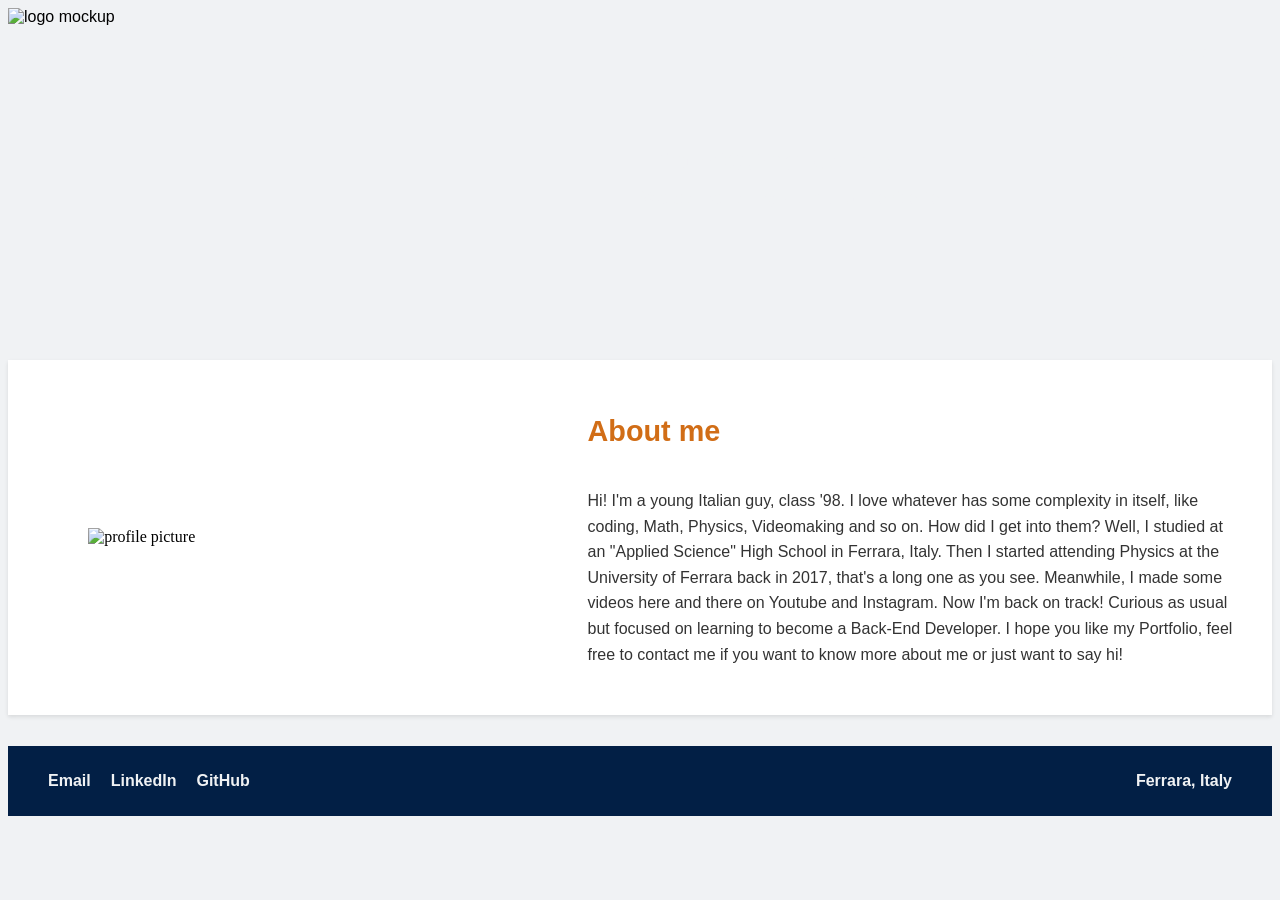
==== docs/index.html @ ecc01391 "fixed footer, added correct responsive design and a link to maps on "Ferrara, Italy"" ====
<!DOCTYPE html>
<html lang="en">
<head>
    <meta charset="UTF-8">
    <meta name="viewport" content="width=device-width, initial-scale=1.0">

    <!-- Favicon and title of the page -->
    <title>Francesco Volpe Portfolio</title>
    <link rel="icon" type="image/x-icon" href="images/favicon_logo/favicon.ico">
    <link rel="icon" href="images/favicon_logo/favicon-32x32.png" sizes="32x32">
    <link rel="icon" href="images/favicon_logo/favicon-48x48.png" sizes="48x48">
    <link rel="icon" href="images/favicon_logo/favicon-192x192.png" sizes="192x192">
    <link rel="icon" href="images/favicon_logo/favicon-512x512.png" sizes="512x512">
    <link rel="apple-touch-icon-precomposed" href="images/favicon_logo/apple-touch-icon.png">

    <!-- Link to the CSS file -->
    <link rel="stylesheet" href="css/style.css">
</head>
<body>
    <header>
        <!-- Logo Mockup at the top, navbar on the top right and my name -->
        <!-- Header backroung picture, a personal mockup -->
        <img src="images/logo_mockup.png" alt="logo mockup">
        <!-- Navbar with cross references -->
        <nav>
            <ul>
                <li><a href="index.html" alt="home">Home</a></li>
                <li><a href="about.html" alt="more about me">About</a></li>
                <li><a href="contact.html" alt="contact information">Contact</a></li>
            </ul>
        </nav>
        <h1>Francesco Volpe</h1>
        <h3>Welcome to my personal Portfolio</h3>
    </header>

    <main>
        <div class="info" id="about-me">
            <img src="images/profile_picture.png" alt="profile picture">
            <div class="info-text">
                <h2>About me</h2>
                <p>Hi! I'm a young Italian guy, class '98. I love whatever has some complexity in itself, like coding, Math, Physics, Videomaking and so on. How did I get into them? Well, I studied at an "Applied Science" High School in Ferrara, Italy. Then I started attending Physics at the University of Ferrara back in 2017, that's a long one as you see. Meanwhile, I made some videos here and there on Youtube and Instagram. Now I'm back on track! Curious as usual but focused on learning to become a Back-End Developer. I hope you like my Portfolio, feel free to contact me if you want to know more about me or just want to say hi!</p>
            </div>
        </div>

        <div class="skills">
            <div></div>
        </div>
    </main>

    <footer>
        <nav>
            <ul>
                <li>
                    <a href="mailto:francesco.volpe@example.com">Email</a>
                </li>
                <li>
                    <a href="https://www.linkedin.com/in/francesco-volpe-a74a031b6/" target="_blank">LinkedIn</a>
                </li>
                <li>
                    <a href="https://github.com/TheFox43" target="_blank">GitHub</a>
                </li>
            </ul>
        </nav>
        <p><a href="https://maps.app.goo.gl/qTKh9sCd3nWnhoSq8" alt="city">Ferrara, Italy</a></p>
    </footer>

    <script src="js/main.js"></script>
</body>
</html>
---- docs/css/style.css ----
/*
** Gloabl Page Style
*/

body{
    background-color: #f0f2f4;
}

/*
** Style for the header image and nav bar
*/

header{
    /* Position of the header box in the page */
    width: 100%;
    height: 320px;
    position: relative;
    font-family: 'Montserrat', sans-serif;
}

header img{
    position: absolute;
    top: 0;
    left: 0;
    width: 100%;
    height: 100%;
    object-fit: cover;
    z-index: -1; /* Don't know, don't ask */
}

header nav{
    /* Position of the nav bar inside the header box */
    position: absolute;
    top: 20px;
    right: 50px;
    margin: 0;
}

header nav ul{
    display: flex;
    gap: 30px;
    list-style: none;
}

header nav a{
    color: #f0f2f4;
    text-decoration: none;
    font-weight: bold;
}

header h1,
header h3{
    position: absolute;
    /* Style of the h1 name text */
    color: #f0f2f4;
    white-space: nowrap;
}

header h1{
    top: 35%;
    left: 50%;
}

header h3{
    top: 50%;
    left: 50%;
}

/*
** Responsive design for the personal info section: smartphones
*/

@media (max-width: 768px){
    header{
        height: 220px;
    }

    header img{
        height: 220px;
    }

    header h1{
        top: 25%;
        left: 50%;
        transform: translateX(-50%);
        font-size: 1.8em;
    }

    header h3{
        top: 40%;
        left: 50%;
        transform: translateX(-50%);
        font-size: 1.2em;
    }
}

/*
** Style for the footer
*/

footer{
    /* Position of the items inside */
    display: flex;
    justify-content: space-between;
    align-items: center;
    gap: 40px;

    /* Dimensions of the footer */
    width: 100%;
    padding: 10px 0px;

    /* Style of the footer box */
    background-color: #021f45;
    font-family: 'Montserrat', sans-serif;
}

footer nav ul{
    display: flex;
    gap: 20px;
    list-style: none;
}

footer nav ul a,
footer p,
footer p a{
    color: #f0f2f4;
    text-decoration: none;
    font-weight: bold;
}

footer p{
    padding-right: 40px;
}

/*
** Responsive design for the footer
*/

@media (max-width: 768px){
    footer p{
        padding-right: 25px;
    }
}

/*
**
** Style for the index.html page
**
*/

/*
** Main body style
*/

/*
** Style for the personal info section
*/

.info{
    /* Position and structure of the info box in the page */
    display: grid;
    grid-template-columns: 2fr 3fr;
    width: 100%;

    /* Structure of the elements inside the info box */
    gap: 5%;
    align-items: center;
    justify-items: center;

    /* Style of the info box in the page */
    margin: 2.5% 0%;
    padding: 2.5% 0%;
    background-color: #fff;
    box-shadow: 0 2px 4px rgba(0,0,0,0.1);
}

.info img{
    width: 90%;
    max-width: 320px;
    height: auto;
    align-self: center;
    justify-self: center;
}

.info-text{
    /* Position of the header text inside the header box */
    display: flex;
    width: 90%;
    flex-direction: column;
    align-self: center;
    justify-self: center;

    /* Style of the header text */
    font-family: 'Montserrat', sans-serif;
}

.info-text h2{
    font-size: 1.8em;
    color: #d16d16;
}

.info-text p{
    font-size: 1em;
    line-height: 1.6;
    color: #333;
}

.info-text p a{
    color: #d16d16;
    text-decoration: none;
    font-weight: bold;
}

/*
** Responsive design for the personal info section: smartphones
*/

@media (max-width: 768px) {
    .info{
        grid-template-columns: 1fr;
        gap: 20px;
    }

    .info img{
        width: 80%;
        height: auto;
        max-width: 250px;
        grid-row: auto;
    }

    .info-text h2{
        font-size: 1.5em;
        text-align: center;
    }

    .info-text p{
        text-align: center;
    }
}

/*
**
** Style for the about.html page
**
*/

.info-welcome{
    /* Position and structure of the info box in the page */
    width: 100%;
    align-items: center;

    /* Style of the info box in the page */
    margin: 2% 0%;
    padding: 2% 0%;
    background-color: #fff;
    box-shadow: 0 2px 4px rgba(0,0,0,0.1);

    /* Style of the header text */
    font-family: 'Montserrat', sans-serif;
}

.info-welcome h2{
    padding-inline: 5%;
    font-size: 1.8em;
    color: #d16d16;
}

.info-welcome p{
    padding-inline: 5%;
    font-size: 1em;
    line-height: 1.6;
    color: #333;
}

/*
** Responsive design for the personal info welcome section: smartphones
*/

@media (max-width: 768px) {
    .info-welcome h2{
        text-align: center;
        font-size: 1.5em;
    }

    .info-welcome p{
        text-align: center;
        font-size: 1em;
    }
}

/*
** Style for the education section
*/

.edu{
    /* Position and structure of the info box in the page */
    width: 100%;

    /* Style of the info box in the page */
    margin: 2% 0%;
    padding: 2% 0%;
    background-color: #fff;
    box-shadow: 0px 2px 4px rgba(0,0,0,0.1);

    /* Style of the header text */
    font-family: 'Montserrat', sans-serif;
}

.edu h2{
    padding-inline: 5%;
    font-size: 1.8em;
    color: #d16d16;
}

.title{
    display: grid;
    width: 100%;
    grid-template-columns: 2fr 3fr;

    /* Style of the info box in the page */
    margin: 5% 0%;
    padding: 5% 0%;
    background-color: #f0f2f4;
    box-shadow: 0px 2px 4px rgba(0,0,0,0.1);

    /* Style of the header text */
    font-family: 'Montserrat', sans-serif;
}

.title p{
    grid-column: 2 / 2;
    padding-inline: 5%;
    font-size: 1em;
    line-height: 1.6;
    color: #333;
}

.school{
    grid-column: 1 / 1;
    display: flex;
    flex-direction: column;
}

.school h3{
    padding-inline: 15%;
    font-size: 1.2em;
    color: #021f45;
}

.school h4{
    padding-inline: 15%;
    font-size: 1em;
    color: #021f45;
}

/*
** Responsive design for the personal info education section: smartphones
*/

@media (max-width: 768px) {
    .edu h2{
        text-align: center;
        font-size: 1.5em;
    }

    .title{
        grid-template-columns: 1fr;
        align-items: center;
    }

    .title p{
        grid-column: 1 / 1;;
        text-align: center;
    }

    .school h3{
        margin: 0 0;
        text-align: center;
    }

    .school h4{
        margin: 0 0;
        text-align: center;
    }
}

/*
** Style for the work section
*/

.work{
    /* Position and structure of the info box in the page */
    width: 100%;

    /* Style of the info box in the page */
    margin: 2% 0%;
    padding: 2% 0%;
    background-color: #fff;
    box-shadow: 0px 2px 4px rgba(0,0,0,0.1);

    /* Style of the header text */
    font-family: 'Montserrat', sans-serif;
}

.work h2{
    padding-inline: 5%;
    font-size: 1.8em;
    color: #d16d16;
}

.job{
    /* Position and structure of the info box in the page */
    display: grid;
    width: 100%;
    grid-template-columns: 2fr 3fr;

    /* Style of the info box in the page */
    margin: 5% 0%;
    padding: 5% 0%;
    background-color: #f0f2f4;
    box-shadow: 0px 2px 4px rgba(0,0,0,0.1);

    /* Style of the header text */
    font-family: 'Montserrat', sans-serif;
}

.job p{
    grid-column: 2 / 2;
    padding-inline: 5%;
    font-size: 1em;
    line-height: 1.6;
    color: #333;
}

.company{
    grid-column: 1 / 1;
    display: flex;
    flex-direction: column;
}

.company h3{
    padding-inline: 15%;
    font-size: 1.2em;
    color: #021f45;
}

.company h4{
    padding-inline: 15%;
    font-size: 1em;
    color: #021f45;
}

/*
** Responsive design for the personal info work section: smartphones
*/

@media (max-width: 768px) {
    .work h2{
        text-align: center;
        font-size: 1.5em;
    }

    .job{
        grid-template-columns: 1fr;
        align-items: center;
    }

    .job p{
        grid-column: 1 / 1;
        text-align: center;
    }

    .company h3{
        margin: 0 0;
        text-align: center;
    }

    .company h4{
        margin: 0 0;
        text-align: center;
    }
}

/*
**
** Style for the contact.html page
**
*/

/*
** Style for the contact form section
*/

.contact{
    /* Position and structure of the form box in the page */
    width: 100%;
    display: grid;
    grid-template-columns: 2fr 3fr;

    /* Style of the form box in the page */
    margin: 2% 0%;
    padding: 2% 0%;
    background-color: #fff;
    box-shadow: 0px 2px 4px rgba(0,0,0,0.1);

    /* Style of the form text */
    font-family: 'Montserrat', sans-serif;
}

.contact h2{
    grid-column: 1;
    padding-inline: 10%;
    font-size: 1.8em;
    color: #d16d16;
}

.contact form{
    grid-column: 1;
    width: 100%;

    display: flex;
    flex-direction: column;
    gap: 20px;
    padding-inline: 10%;
    align-items: stretch;
}

.contact form label{
    display: flex;
    flex-direction: column;
    gap: 10px;
    align-self: flex-start;
    color: #021f45;
    font-size: 1em;
}

.contact form label input{
    width: 100%;
    min-width: 200px;
    padding: 5% 5%;
    font-family: 'Montserrat', sans-serif;
    border: 2px solid #021f45;
    border-radius: 8px;
}

.contact form label textarea{
    width: 100%;
    min-width: 200px;
    min-height: 250px;
    margin: 2% 0%;
    padding: 5% 5%;
    font-family: 'Montserrat', sans-serif;
    border: 2px solid #021f45;
    border-radius: 8px;
}

.contact form button{
    align-self: flex-start;
    padding: 10px 20px;
    background-color: #d16d16;
    color: #f0f2f4;
    border: 2px solid #021f45;
    border-radius: 8px;
    font-weight: bold;
    cursor: pointer;
    font-family: 'Montserrat', sans-serif;
}

.maps{
    grid-column: 2;
    width: 100%;
    max-width: 650px;
    display: flex;
    justify-content: center;
    align-items: center;
}

.maps iframe{
    width: 90%;
    height: 90%;
    min-height: 350px;
    margin: 0 0;
    padding: 20px 0 0 0;
    border-radius: 8px;
}

/*
** Responsive design for the contact form section: smartphones
*/

@media (max-width: 768px) {
    .contact{
        grid-template-columns: 1fr;
        align-items: center;
    }

    .contact h2{
        text-align: center;
        font-size: 1.5em;
    }

    .contact form{
        justify-self: center;
        align-self: center;
        align-items: center;
    }

    .contact form label{
        text-align: center;
        align-self: center;
        justify-self: center;
    }

    .contact form label input{
        align-self: center;
        justify-self: center;
    }

    .contact form label textarea{
        align-self: center;
        justify-self: center;
    }

    .contact form button{
        align-self: center;
    }

    .maps{
        grid-column: 1;
        align-self: center;
        justify-self: center;
        min-height: 250px;
        margin: 20px 0;
    }
}
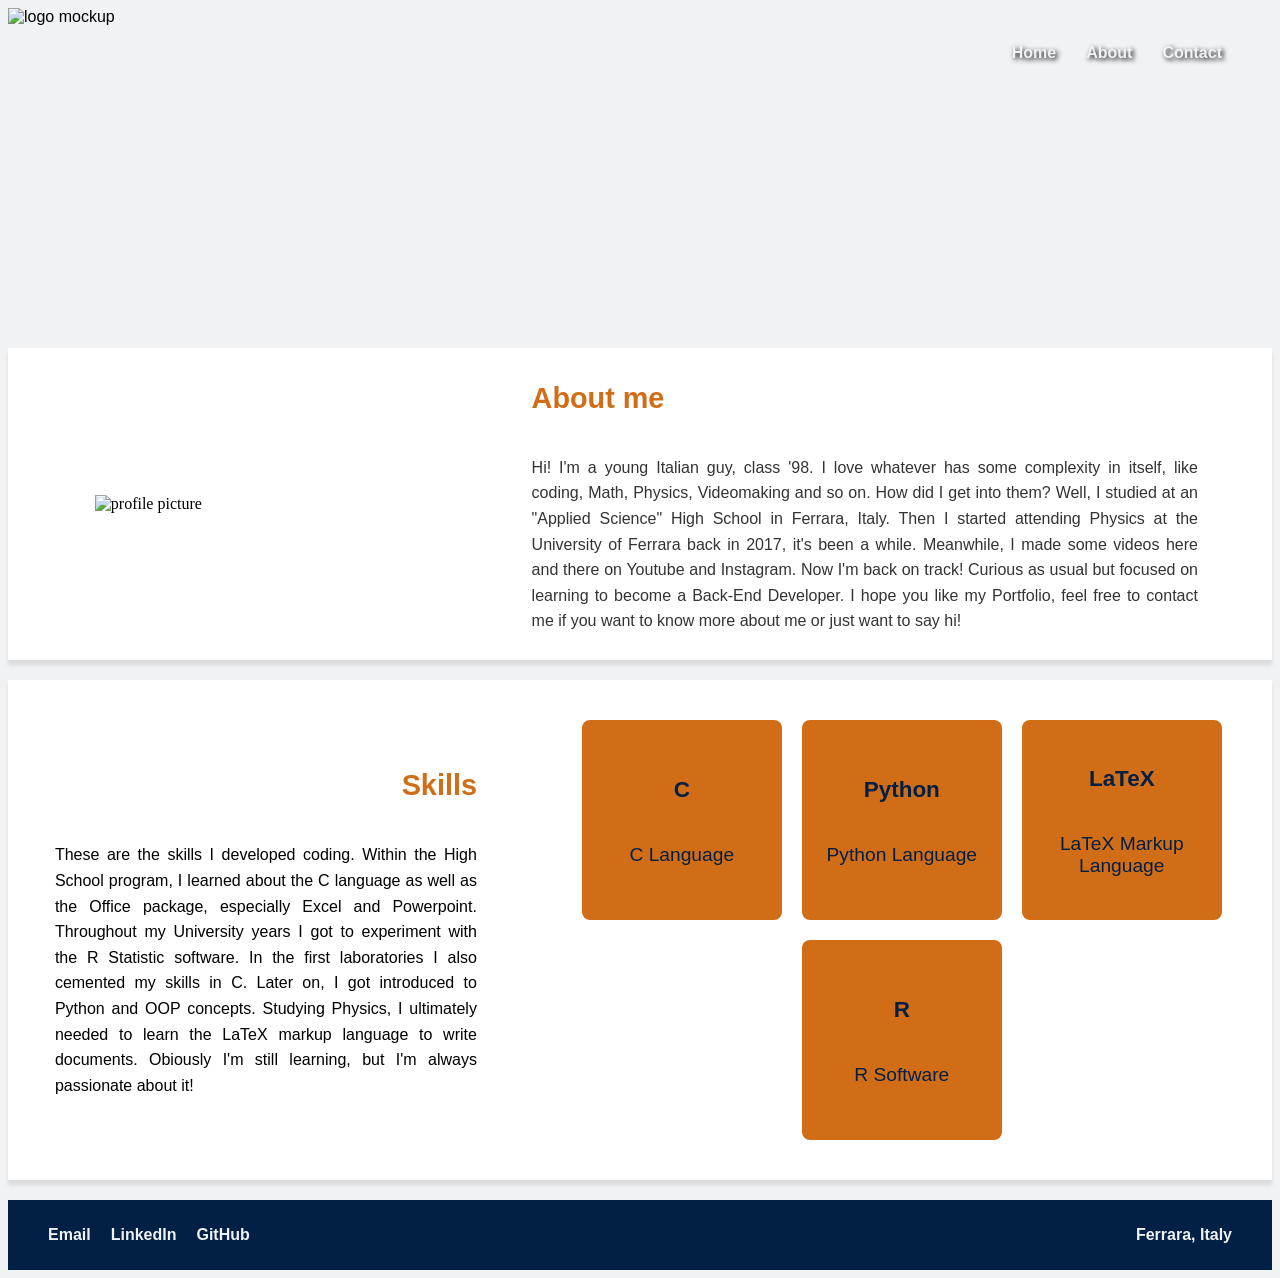
==== commit 79d49780: "fixed the map, Viola (friend) review, fixed other minor problems" ====
--- a/docs/index.html
+++ b/docs/index.html
@@ -38,12 +38,61 @@
             <img src="images/profile_picture.png" alt="profile picture">
             <div class="info-text">
                 <h2>About me</h2>
-                <p>Hi! I'm a young Italian guy, class '98. I love whatever has some complexity in itself, like coding, Math, Physics, Videomaking and so on. How did I get into them? Well, I studied at an "Applied Science" High School in Ferrara, Italy. Then I started attending Physics at the University of Ferrara back in 2017, that's a long one as you see. Meanwhile, I made some videos here and there on Youtube and Instagram. Now I'm back on track! Curious as usual but focused on learning to become a Back-End Developer. I hope you like my Portfolio, feel free to contact me if you want to know more about me or just want to say hi!</p>
+                <p>Hi! I'm a young Italian guy, class '98. I love whatever has some complexity in itself, like coding, Math, Physics, Videomaking and so on. How did I get into them? Well, I studied at an "Applied Science" High School in Ferrara, Italy. Then I started attending Physics at the University of Ferrara back in 2017, it's been a while. Meanwhile, I made some videos here and there on Youtube and Instagram. Now I'm back on track! Curious as usual but focused on learning to become a Back-End Developer. I hope you like my Portfolio, feel free to contact me if you want to know more about me or just want to say hi!</p>
             </div>
         </div>
 
         <div class="skills">
-            <div></div>
+            <div class="skills-intro">
+                <h2>Skills</h2>
+                <p>These are the skills I developed coding. Within the High School program, I learned about the C language as well as the Office package, especially Excel and Powerpoint. Throughout my University years I got to experiment with the R Statistic software. In the first laboratories I also cemented my skills in C. Later on, I got introduced to Python and OOP concepts. Studying Physics, I ultimately needed to learn the LaTeX markup language to write documents. Obiously I'm still learning, but I'm always passionate about it!</p>
+            </div>
+            <div class="skill-cards">
+                <div class="card">
+                    <div class="card-inner">
+                        <div class="card-front">
+                            <h3>C</h3>
+                            <p>C Language</p>
+                        </div>
+                        <div class="card-back">
+                            <p>Programming language</p>
+                        </div>
+                    </div>
+                </div>
+                <div class="card">
+                    <div class="card-inner">
+                        <div class="card-front">
+                            <h3>Python</h3>
+                            <p>Python Language</p>
+                        </div>
+                        <div class="card-back">
+                            <p>Programming Language</p>
+                        </div>
+                    </div>
+                </div>
+                <div class="card">
+                    <div class="card-inner">
+                        <div class="card-front">
+                            <h3>LaTeX</h3>
+                            <p>LaTeX Markup Language</p>
+                        </div>
+                        <div class="card-back">
+                            <p>Markup Book-Language</p>
+                        </div>
+                    </div>
+                </div>
+                <div class="card">
+                    <div class="card-inner">
+                        <div class="card-front">
+                            <h3>R</h3>
+                            <p>R Software</p>
+                        </div>
+                        <div class="card-back">
+                            <p>Statistics Software & Language</p>
+                        </div>
+                    </div>
+                </div>
+            </div>
         </div>
     </main>
 
--- a/docs/css/style.css
+++ b/docs/css/style.css
@@ -42,10 +42,11 @@
     list-style: none;
 }
 
-header nav a{
+header nav ul a{
     color: #f0f2f4;
     text-decoration: none;
     font-weight: bold;
+    text-shadow: 2px 2px 5px black;
 }
 
 header h1,
@@ -92,6 +93,15 @@
         transform: translateX(-50%);
         font-size: 1.2em;
     }
+
+    header nav{
+        top: 10px;
+        right: 20px;
+    }
+
+    header nav ul{
+        gap: 15px;
+    }
 }
 
 /*
@@ -163,15 +173,15 @@
     width: 100%;
 
     /* Structure of the elements inside the info box */
-    gap: 5%;
+    gap: 30px;
     align-items: center;
     justify-items: center;
 
     /* Style of the info box in the page */
-    margin: 2.5% 0%;
-    padding: 2.5% 0%;
+    margin: 20px 0;
+    padding: 10px 0;
     background-color: #fff;
-    box-shadow: 0 2px 4px rgba(0,0,0,0.1);
+    box-shadow: 0 5px 4px rgba(0,0,0,0.1);
 }
 
 .info img{
@@ -188,7 +198,7 @@
     width: 90%;
     flex-direction: column;
     align-self: center;
-    justify-self: center;
+    justify-self: start;
 
     /* Style of the header text */
     font-family: 'Montserrat', sans-serif;
@@ -200,6 +210,7 @@
 }
 
 .info-text p{
+    text-align: justify;
     font-size: 1em;
     line-height: 1.6;
     color: #333;
@@ -228,13 +239,148 @@
         grid-row: auto;
     }
 
+    .info-text{
+        align-items: center;
+        justify-self: center;
+    }
+
     .info-text h2{
         font-size: 1.5em;
         text-align: center;
     }
 
     .info-text p{
-        text-align: center;
+        padding-inline: 5%;
+    }
+}
+
+/*
+** Style structured in cards for the skills section
+*/
+
+.skills{
+    /* Style inside of the skills box */
+    display: grid;
+    grid-template-columns: 2fr 3fr;
+    gap: 30px;
+    align-items: center;
+    justify-items: center;
+
+    /* Style of the skills box in the page */
+    width: 100%;
+    margin: 20px 0;
+    padding: 10px 0;
+    background-color: #fff;
+    box-shadow: 0px 5px 4px rgba(0,0,0,0.1);
+
+    /* Style of the header text */
+    font-family: 'Montserrat', sans-serif;
+}
+
+.skills-intro{
+    width: 90%;
+    display: flex;
+    flex-direction: column;
+    align-items: end;
+}
+
+.skills-intro h2{
+    font-size: 1.8em;
+    color: #d16d16;
+}
+
+.skills-intro p{
+    text-align: justify;
+    padding-left: 5%;
+    line-height: 1.6;
+}
+
+.skill-cards{
+    width: 90%;
+    margin: 20px 0;
+    padding: 10px 0;
+
+    /* Style of the cards inside the box */
+    display: flex;
+    flex-wrap: wrap;
+    gap: 20px;
+    justify-content: center;
+}
+
+.card{
+    width: 200px;
+    height: 200px;
+    padding: 0 0px;
+    perspective: 1000px;
+}
+
+.card-inner{
+    width: 100%;
+    height: 100%;
+    position: relative;
+    transition: transform 0.5s;
+    transform-style: preserve-3d;
+}
+
+/* Rotation on mouse hovering */
+.card:hover .card-inner{
+    transform: rotateY(180deg);
+}
+
+.card-front, .card-back{
+    position: absolute;
+    width: 100%;
+    height: 100%;
+    backface-visibility: hidden;
+    display: flex;
+    justify-content: center;
+    align-items: center;
+    font-size: 1.2em;
+}
+
+.card-front p, .card-back p{
+    padding-inline: 5%;
+}
+
+.card-front{
+    border-radius: 8px;
+    display: flex;
+    flex-direction: column;
+    text-align: center;
+    background: #d16d16;
+    color: #021f45;
+}
+
+.card-back{
+    border-radius: 8px;
+    text-align: center;
+    background: #021f45;
+    color: #f0f2f4;
+    transform: rotateY(180deg);
+}
+
+/*
+** Responsive design for the section: smartphones
+*/
+
+@media (max-width: 768px) {
+    .skills{
+        grid-template-columns: 1fr;
+        gap: 20px;
+    }
+
+    .skills-intro{
+        align-items: center;
+    }
+
+    .skills-intro h2{
+        font-size: 1.5em;
+    }
+
+    .skills-intro p{
+        padding-left: 0;
+        padding-inline: 5%;
+        font-size: 1em;
     }
 }
 
@@ -250,10 +396,10 @@
     align-items: center;
 
     /* Style of the info box in the page */
-    margin: 2% 0%;
-    padding: 2% 0%;
+    margin: 20px 0;
+    padding: 10px 0;
     background-color: #fff;
-    box-shadow: 0 2px 4px rgba(0,0,0,0.1);
+    box-shadow: 0px 5px 4px rgba(0,0,0,0.1);
 
     /* Style of the header text */
     font-family: 'Montserrat', sans-serif;
@@ -297,10 +443,10 @@
     width: 100%;
 
     /* Style of the info box in the page */
-    margin: 2% 0%;
-    padding: 2% 0%;
+    margin: 20px 0;
+    padding: 10px 0;
     background-color: #fff;
-    box-shadow: 0px 2px 4px rgba(0,0,0,0.1);
+    box-shadow: 0px 5px 4px rgba(0,0,0,0.1);
 
     /* Style of the header text */
     font-family: 'Montserrat', sans-serif;
@@ -313,22 +459,28 @@
 }
 
 .title{
+    /* Style of the box */
+    width: 95%;
+    border-radius: 8px;
+    justify-self: center;
+
+    /* Position of the items inside this box */
     display: grid;
-    width: 100%;
     grid-template-columns: 2fr 3fr;
 
     /* Style of the info box in the page */
-    margin: 5% 0%;
-    padding: 5% 0%;
+    margin: 20px 0;
+    padding: 10px 0;
     background-color: #f0f2f4;
-    box-shadow: 0px 2px 4px rgba(0,0,0,0.1);
+    box-shadow: 0px 5px 4px rgba(0,0,0,0.1);
 
     /* Style of the header text */
     font-family: 'Montserrat', sans-serif;
 }
 
 .title p{
-    grid-column: 2 / 2;
+    text-align: justify;
+    align-self: center;
     padding-inline: 5%;
     font-size: 1em;
     line-height: 1.6;
@@ -336,19 +488,21 @@
 }
 
 .school{
-    grid-column: 1 / 1;
     display: flex;
     flex-direction: column;
+    align-self: center;
 }
 
 .school h3{
-    padding-inline: 15%;
+    margin: 0 0;
+    padding: 10px 7%;
     font-size: 1.2em;
     color: #021f45;
 }
 
 .school h4{
-    padding-inline: 15%;
+    margin: 0 0;
+    padding: 10px 7%;
     font-size: 1em;
     color: #021f45;
 }
@@ -366,21 +520,17 @@
     .title{
         grid-template-columns: 1fr;
         align-items: center;
+        padding: 15px 0;
     }
 
     .title p{
-        grid-column: 1 / 1;;
-        text-align: center;
-    }
-
-    .school h3{
+        text-align: center;
+    }
+
+    .school h3,
+    .school h4{
+        text-align: center;
         margin: 0 0;
-        text-align: center;
-    }
-
-    .school h4{
-        margin: 0 0;
-        text-align: center;
     }
 }
 
@@ -393,39 +543,44 @@
     width: 100%;
 
     /* Style of the info box in the page */
-    margin: 2% 0%;
-    padding: 2% 0%;
+    margin: 20px 0;
+    padding: 10px 0;
     background-color: #fff;
-    box-shadow: 0px 2px 4px rgba(0,0,0,0.1);
+    box-shadow: 0px 5px 4px rgba(0,0,0,0.1);
 
     /* Style of the header text */
     font-family: 'Montserrat', sans-serif;
 }
 
 .work h2{
+    font-size: 1.8em;
     padding-inline: 5%;
-    font-size: 1.8em;
     color: #d16d16;
 }
 
 .job{
+    /* Style of the box */
+    width: 95%;
+    border-radius: 8px;
+    justify-self: center;
+
     /* Position and structure of the info box in the page */
     display: grid;
-    width: 100%;
     grid-template-columns: 2fr 3fr;
 
     /* Style of the info box in the page */
-    margin: 5% 0%;
-    padding: 5% 0%;
+    margin: 20px 0;
+    padding: 10px 0;
     background-color: #f0f2f4;
-    box-shadow: 0px 2px 4px rgba(0,0,0,0.1);
+    box-shadow: 0px 5px 4px rgba(0,0,0,0.1);
 
     /* Style of the header text */
     font-family: 'Montserrat', sans-serif;
 }
 
 .job p{
-    grid-column: 2 / 2;
+    align-self: center;
+    text-align: justify;
     padding-inline: 5%;
     font-size: 1em;
     line-height: 1.6;
@@ -433,19 +588,21 @@
 }
 
 .company{
-    grid-column: 1 / 1;
     display: flex;
     flex-direction: column;
+    align-self: center;
 }
 
 .company h3{
-    padding-inline: 15%;
+    margin: 0 0;
+    padding: 10px 7%;
     font-size: 1.2em;
     color: #021f45;
 }
 
 .company h4{
-    padding-inline: 15%;
+    margin: 0 0;
+    padding: 10px 7%;
     font-size: 1em;
     color: #021f45;
 }
@@ -466,15 +623,10 @@
     }
 
     .job p{
-        grid-column: 1 / 1;
-        text-align: center;
-    }
-
-    .company h3{
-        margin: 0 0;
-        text-align: center;
-    }
-
+        text-align: center;
+    }
+
+    .company h3,
     .company h4{
         margin: 0 0;
         text-align: center;
@@ -501,14 +653,13 @@
     margin: 2% 0%;
     padding: 2% 0%;
     background-color: #fff;
-    box-shadow: 0px 2px 4px rgba(0,0,0,0.1);
+    box-shadow: 0px 5px 4px rgba(0,0,0,0.1);
 
     /* Style of the form text */
     font-family: 'Montserrat', sans-serif;
 }
 
 .contact h2{
-    grid-column: 1;
     padding-inline: 10%;
     font-size: 1.8em;
     color: #d16d16;
@@ -567,20 +718,17 @@
 }
 
 .maps{
-    grid-column: 2;
-    width: 100%;
-    max-width: 650px;
-    display: flex;
+    display: flex;
+    width: 100%;
+    max-width: 750px;
     justify-content: center;
-    align-items: center;
+    align-self: center;
 }
 
 .maps iframe{
     width: 90%;
     height: 90%;
     min-height: 350px;
-    margin: 0 0;
-    padding: 20px 0 0 0;
     border-radius: 8px;
 }
 
@@ -626,10 +774,7 @@
     }
 
     .maps{
-        grid-column: 1;
-        align-self: center;
-        justify-self: center;
         min-height: 250px;
-        margin: 20px 0;
+        margin: 30px 0;
     }
 }
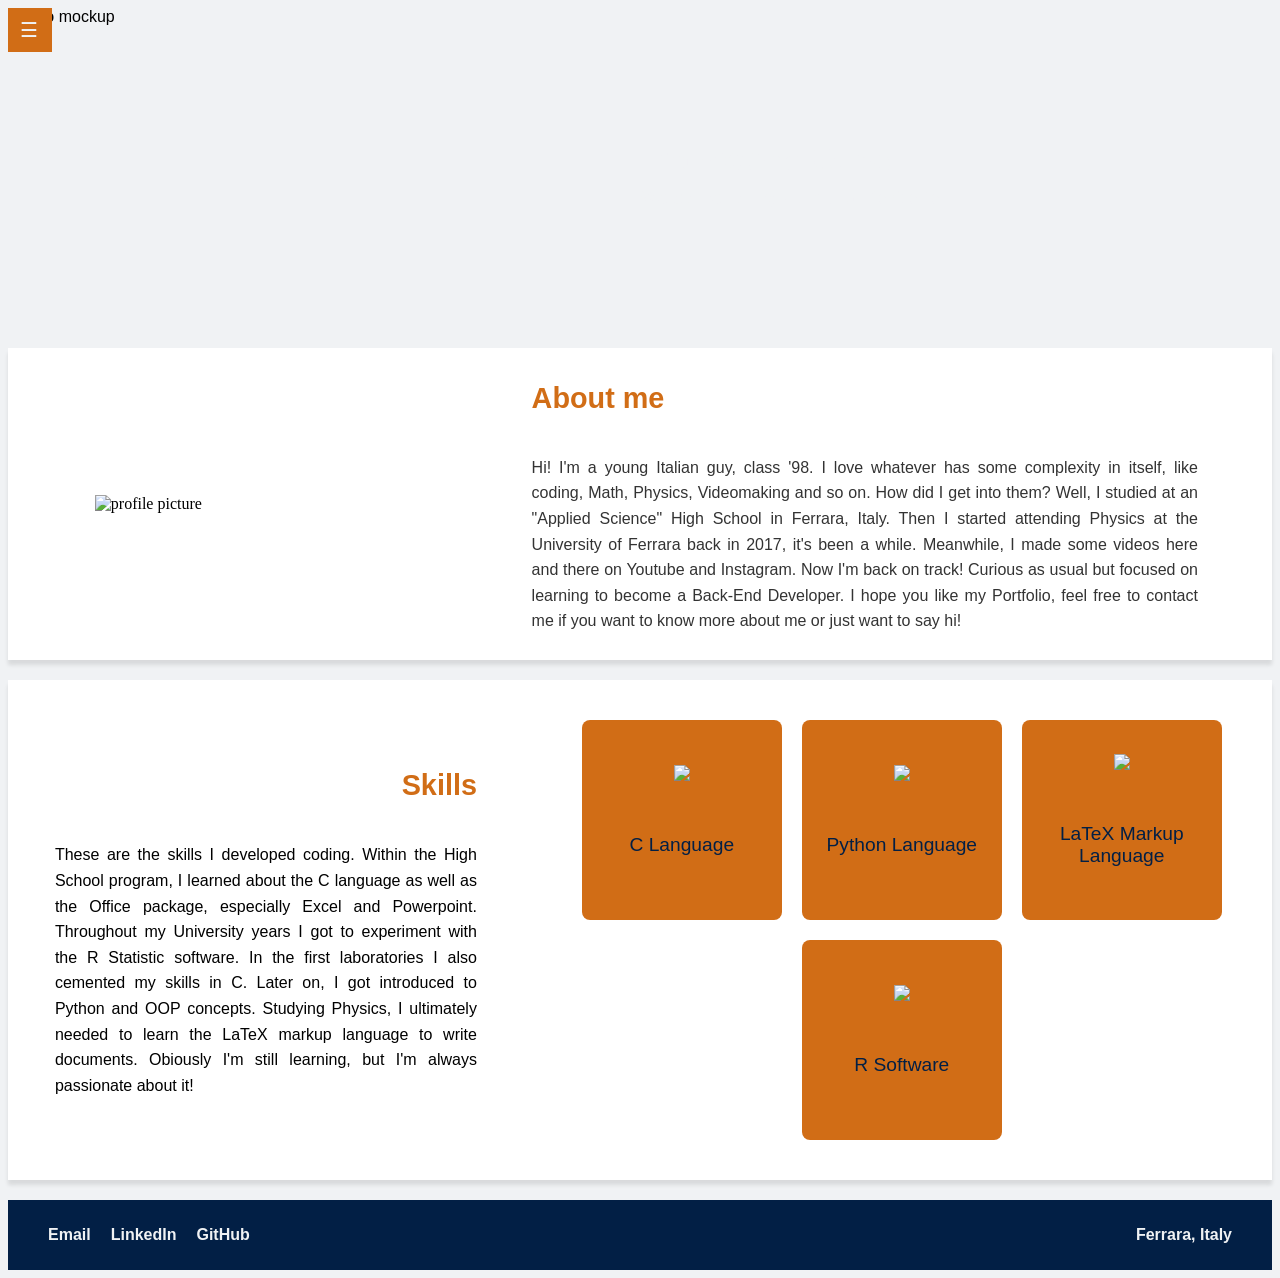
==== commit 3c7aa72b: "new hidden header nav and header nav button" ====
--- a/docs/index.html
+++ b/docs/index.html
@@ -22,11 +22,16 @@
         <!-- Header backroung picture, a personal mockup -->
         <img src="images/logo_mockup.png" alt="logo mockup">
         <!-- Navbar with cross references -->
-        <nav>
+        <nav class="menu">
             <ul>
-                <li><a href="index.html" alt="home">Home</a></li>
-                <li><a href="about.html" alt="more about me">About</a></li>
-                <li><a href="contact.html" alt="contact information">Contact</a></li>
+                <li class="dropdown">
+                    <a href="#" id="menu-toggle">☰</a>
+                    <ul class="dropdown-content">
+                        <li><a href="index.html" alt="home">Home</a></li>
+                        <li><a href="about.html" alt="more about me">About</a></li>
+                        <li><a href="contact.html" alt="contact information">Contact</a></li>
+                    </ul>
+                </li>
             </ul>
         </nav>
         <h1>Francesco Volpe</h1>
@@ -51,7 +56,7 @@
                 <div class="card">
                     <div class="card-inner">
                         <div class="card-front">
-                            <h3>C</h3>
+                            <img src="images/languages_icons/c_icon.png">
                             <p>C Language</p>
                         </div>
                         <div class="card-back">
@@ -62,7 +67,7 @@
                 <div class="card">
                     <div class="card-inner">
                         <div class="card-front">
-                            <h3>Python</h3>
+                            <img src="images/languages_icons/python_icon.png">
                             <p>Python Language</p>
                         </div>
                         <div class="card-back">
@@ -73,7 +78,7 @@
                 <div class="card">
                     <div class="card-inner">
                         <div class="card-front">
-                            <h3>LaTeX</h3>
+                            <img src="images/languages_icons/latex_icon.png">
                             <p>LaTeX Markup Language</p>
                         </div>
                         <div class="card-back">
@@ -84,7 +89,7 @@
                 <div class="card">
                     <div class="card-inner">
                         <div class="card-front">
-                            <h3>R</h3>
+                            <img src="images/languages_icons/r_icon.png">
                             <p>R Software</p>
                         </div>
                         <div class="card-back">
--- a/docs/css/style.css
+++ b/docs/css/style.css
@@ -28,8 +28,49 @@
     z-index: -1; /* Don't know, don't ask */
 }
 
+.menu ul{
+    list-style: none;
+    padding: 0;
+    margin: 0;
+    color: #f0f2f4;
+    font-family: 'Montserrat', sans-serif;
+}
+
+.menu a{
+    text-decoration: none;
+    display: block;
+    padding: 10px;
+    background: #d16d16;
+    color: white;
+}
+
+#menu-toggle{
+    display: block;
+    width: 20px;
+    background: #d16d16;
+    color: #f0f2f4;
+    padding: 10px 12px;
+    font-size: 20px;
+    text-decoration: none;
+}
+
+.dropdown-content{
+    display: none;
+    position: absolute;
+    min-width: 150px;
+}
+
+.dropdown:hover .dropdown-content{
+    display: block;
+}
+
+.dropdown-content a {
+    background: #021f45;
+}
+
+/*
+
 header nav{
-    /* Position of the nav bar inside the header box */
     position: absolute;
     top: 20px;
     right: 50px;
@@ -49,22 +90,23 @@
     text-shadow: 2px 2px 5px black;
 }
 
+*/
+
 header h1,
 header h3{
     position: absolute;
-    /* Style of the h1 name text */
     color: #f0f2f4;
-    white-space: nowrap;
+    left: 50%;
 }
 
 header h1{
     top: 35%;
-    left: 50%;
+
 }
 
 header h3{
     top: 50%;
-    left: 50%;
+
 }
 
 /*
@@ -336,6 +378,10 @@
     justify-content: center;
     align-items: center;
     font-size: 1.2em;
+}
+
+.card-front img{
+    height: 50px;
 }
 
 .card-front p, .card-back p{
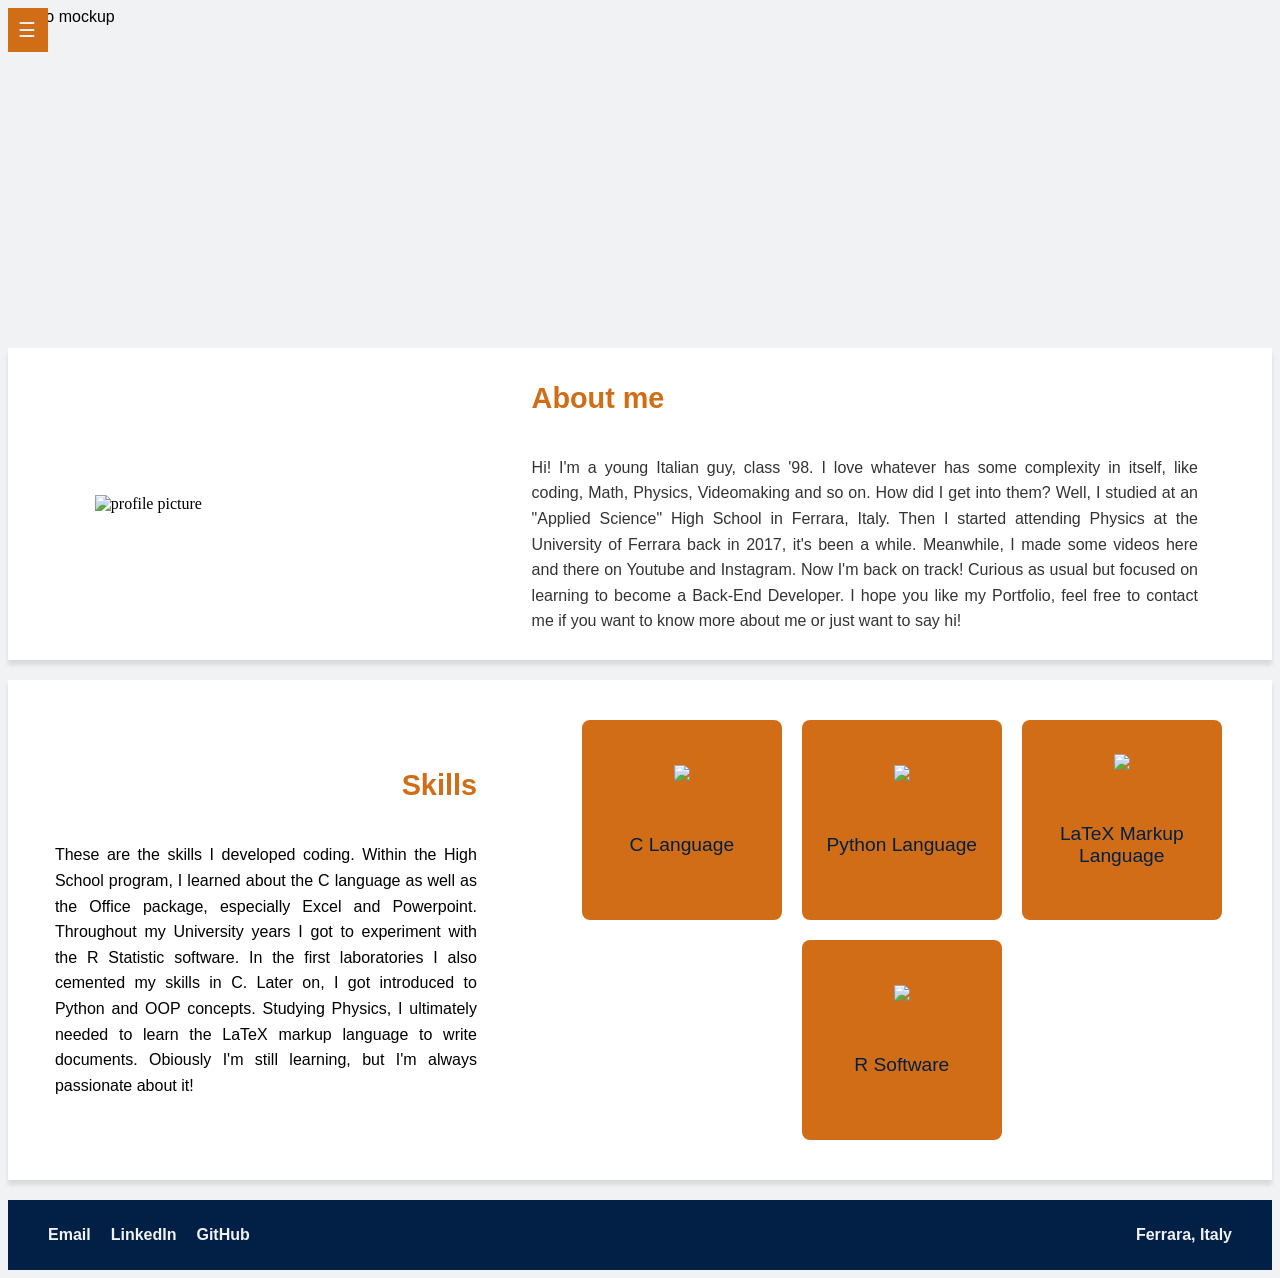
==== commit 2191815f: "finished and styled skills boxes" ====
--- a/docs/index.html
+++ b/docs/index.html
@@ -60,7 +60,10 @@
                             <p>C Language</p>
                         </div>
                         <div class="card-back">
-                            <p>Programming language</p>
+                            <p>60%</p>
+                            <div class="bar">
+                                <div class="fill" style="width: 60%;"></div>
+                            </div>
                         </div>
                     </div>
                 </div>
@@ -71,7 +74,10 @@
                             <p>Python Language</p>
                         </div>
                         <div class="card-back">
-                            <p>Programming Language</p>
+                            <p>40%</p>
+                            <div class="bar">
+                                <div class="fill" style="width: 40%;"></div>
+                            </div>
                         </div>
                     </div>
                 </div>
@@ -82,7 +88,10 @@
                             <p>LaTeX Markup Language</p>
                         </div>
                         <div class="card-back">
-                            <p>Markup Book-Language</p>
+                            <p>80%</p>
+                            <div class="bar">
+                                <div class="fill" style="width: 80%;"></div>
+                            </div>
                         </div>
                     </div>
                 </div>
@@ -93,7 +102,10 @@
                             <p>R Software</p>
                         </div>
                         <div class="card-back">
-                            <p>Statistics Software & Language</p>
+                            <p>70%</p>
+                            <div class="bar">
+                                <div class="fill" style="width: 70%;"></div>
+                            </div>
                         </div>
                     </div>
                 </div>
--- a/docs/css/style.css
+++ b/docs/css/style.css
@@ -49,7 +49,7 @@
     width: 20px;
     background: #d16d16;
     color: #f0f2f4;
-    padding: 10px 12px;
+    padding: 10px 10px;
     font-size: 20px;
     text-decoration: none;
 }
@@ -68,45 +68,11 @@
     background: #021f45;
 }
 
-/*
-
-header nav{
-    position: absolute;
-    top: 20px;
-    right: 50px;
-    margin: 0;
-}
-
-header nav ul{
-    display: flex;
-    gap: 30px;
-    list-style: none;
-}
-
-header nav ul a{
-    color: #f0f2f4;
-    text-decoration: none;
-    font-weight: bold;
-    text-shadow: 2px 2px 5px black;
-}
-
-*/
-
 header h1,
 header h3{
-    position: absolute;
     color: #f0f2f4;
-    left: 50%;
-}
-
-header h1{
-    top: 35%;
-
-}
-
-header h3{
-    top: 50%;
-
+    justify-self: center;
+    transform: translate(+50%,50px);
 }
 
 /*
@@ -115,34 +81,24 @@
 
 @media (max-width: 768px){
     header{
-        height: 220px;
+        height: 200px;
     }
 
     header img{
-        height: 220px;
+        height: 200px;
+    }
+
+    header h1,
+    header h3{
+        transform: none;
     }
 
     header h1{
-        top: 25%;
-        left: 50%;
-        transform: translateX(-50%);
         font-size: 1.8em;
     }
 
     header h3{
-        top: 40%;
-        left: 50%;
-        transform: translateX(-50%);
         font-size: 1.2em;
-    }
-
-    header nav{
-        top: 10px;
-        right: 20px;
-    }
-
-    header nav ul{
-        gap: 15px;
     }
 }
 
@@ -398,11 +354,27 @@
 }
 
 .card-back{
+    display: flex;
+    flex-direction: column;
     border-radius: 8px;
     text-align: center;
     background: #021f45;
     color: #f0f2f4;
     transform: rotateY(180deg);
+}
+
+.bar{
+    width: 80%;
+    height: 12px;
+    background: #f0f2f4;
+    border-radius: 8px;
+    overflow: hidden;
+}
+
+.fill{
+    height: 100%;
+    background: #d16d16;
+    border-radius: 8px;
 }
 
 /*
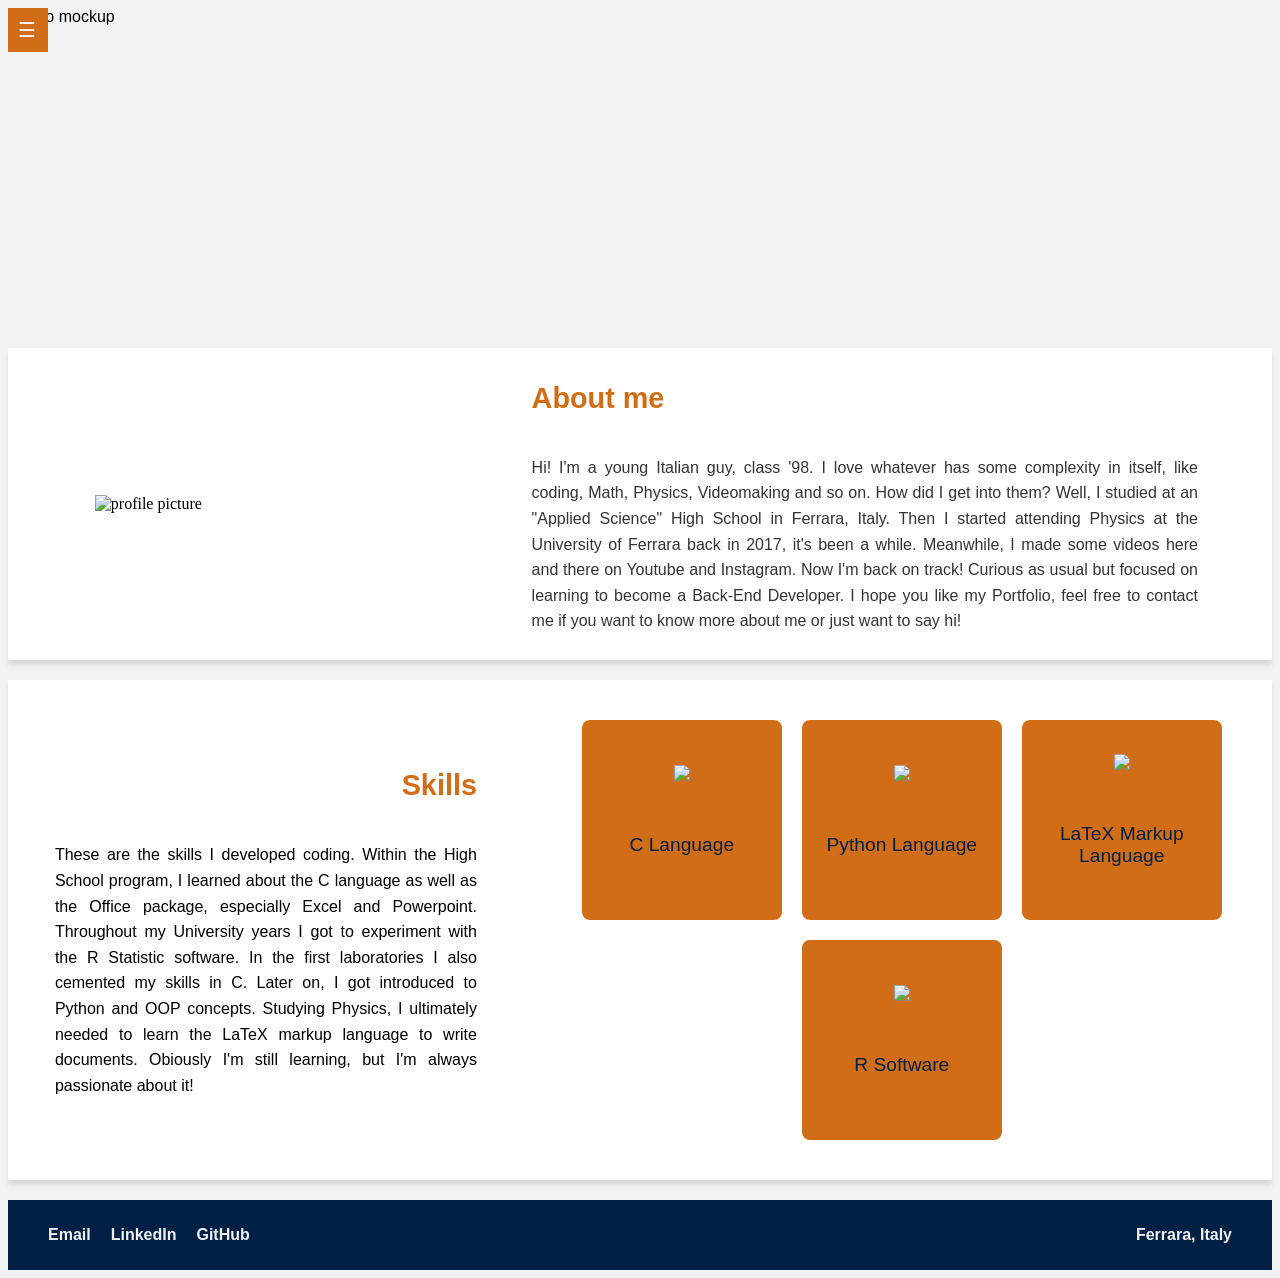
==== commit bd8269ba: "finally works, changed skill cards also" ====
--- a/docs/index.html
+++ b/docs/index.html
@@ -29,13 +29,15 @@
                     <ul class="dropdown-content">
                         <li><a href="index.html" alt="home">Home</a></li>
                         <li><a href="about.html" alt="more about me">About</a></li>
+                        <li><a href="projects.html" alt="more about me">Projects</a></li>
+                        <li><a href="https://github.com/TheFox43" target="_blank">GitHub</a></li>
                         <li><a href="contact.html" alt="contact information">Contact</a></li>
                     </ul>
                 </li>
             </ul>
         </nav>
         <h1>Francesco Volpe</h1>
-        <h3>Welcome to my personal Portfolio</h3>
+        <h3>Back-end Student | Python, Flutter</h3>
     </header>
 
     <main>
@@ -60,9 +62,9 @@
                             <p>C Language</p>
                         </div>
                         <div class="card-back">
-                            <p>60%</p>
+                            <p>Intermediate</p>
                             <div class="bar">
-                                <div class="fill" style="width: 60%;"></div>
+                                <div class="fill" style="width: 50%;"></div>
                             </div>
                         </div>
                     </div>
@@ -74,9 +76,9 @@
                             <p>Python Language</p>
                         </div>
                         <div class="card-back">
-                            <p>40%</p>
+                            <p>Beginner</p>
                             <div class="bar">
-                                <div class="fill" style="width: 40%;"></div>
+                                <div class="fill" style="width: 30%;"></div>
                             </div>
                         </div>
                     </div>
@@ -88,9 +90,9 @@
                             <p>LaTeX Markup Language</p>
                         </div>
                         <div class="card-back">
-                            <p>80%</p>
+                            <p>Advanced</p>
                             <div class="bar">
-                                <div class="fill" style="width: 80%;"></div>
+                                <div class="fill" style="width: 70%;"></div>
                             </div>
                         </div>
                     </div>
@@ -102,7 +104,7 @@
                             <p>R Software</p>
                         </div>
                         <div class="card-back">
-                            <p>70%</p>
+                            <p>Advanced</p>
                             <div class="bar">
                                 <div class="fill" style="width: 70%;"></div>
                             </div>
@@ -127,7 +129,7 @@
                 </li>
             </ul>
         </nav>
-        <p><a href="https://maps.app.goo.gl/qTKh9sCd3nWnhoSq8" alt="city">Ferrara, Italy</a></p>
+        <p><a href="https://maps.app.goo.gl/qTKh9sCd3nWnhoSq8" target="_blank">Ferrara, Italy</a></p>
     </footer>
 
     <script src="js/main.js"></script>
--- a/docs/css/style.css
+++ b/docs/css/style.css
@@ -26,6 +26,10 @@
     height: 100%;
     object-fit: cover;
     z-index: -1; /* Don't know, don't ask */
+}
+
+.menu{
+    width: 20px;
 }
 
 .menu ul{
@@ -90,7 +94,14 @@
 
     header h1,
     header h3{
+        justify-self: center;
+        align-self: center;
+        text-align: center;
         transform: none;
+    }
+
+    .menu{
+        position: sticky;
     }
 
     header h1{
@@ -186,6 +197,7 @@
     width: 90%;
     max-width: 320px;
     height: auto;
+    padding: 15px 0;
     align-self: center;
     justify-self: center;
 }
@@ -354,9 +366,9 @@
 }
 
 .card-back{
+    border-radius: 8px;
     display: flex;
     flex-direction: column;
-    border-radius: 8px;
     text-align: center;
     background: #021f45;
     color: #f0f2f4;
@@ -423,14 +435,18 @@
     font-family: 'Montserrat', sans-serif;
 }
 
+.info-welcome h2,
+.info-welcome p{
+    padding-inline: 5%;
+}
+
 .info-welcome h2{
-    padding-inline: 5%;
     font-size: 1.8em;
     color: #d16d16;
 }
 
 .info-welcome p{
-    padding-inline: 5%;
+    text-align: justify;
     font-size: 1em;
     line-height: 1.6;
     color: #333;
@@ -442,13 +458,9 @@
 
 @media (max-width: 768px) {
     .info-welcome h2{
+        justify-self: center;
         text-align: center;
         font-size: 1.5em;
-    }
-
-    .info-welcome p{
-        text-align: center;
-        font-size: 1em;
     }
 }
 
@@ -481,13 +493,14 @@
     width: 95%;
     border-radius: 8px;
     justify-self: center;
+    align-self: center;
 
     /* Position of the items inside this box */
     display: grid;
     grid-template-columns: 2fr 3fr;
 
     /* Style of the info box in the page */
-    margin: 20px 0;
+    margin: 20px auto;
     padding: 10px 0;
     background-color: #f0f2f4;
     box-shadow: 0px 5px 4px rgba(0,0,0,0.1);
@@ -511,18 +524,19 @@
     align-self: center;
 }
 
-.school h3{
-    margin: 0 0;
-    padding: 10px 7%;
-    font-size: 1.2em;
-    color: #021f45;
-}
-
+.school h3,
 .school h4{
     margin: 0 0;
     padding: 10px 7%;
+    color: #021f45;
+}
+
+.school h3{
+    font-size: 1.2em;
+}
+
+.school h4{
     font-size: 1em;
-    color: #021f45;
 }
 
 /*
@@ -536,19 +550,24 @@
     }
 
     .title{
+        width: 90%;
         grid-template-columns: 1fr;
-        align-items: center;
         padding: 15px 0;
     }
 
     .title p{
-        text-align: center;
+        grid-column: 1;
+        text-align: justify;
+        align-self: center;
     }
 
     .school h3,
     .school h4{
+        grid-column: 1;
+        align-self: center;
         text-align: center;
         margin: 0 0;
+        padding: 10px 5%;
     }
 }
 
@@ -581,13 +600,14 @@
     width: 95%;
     border-radius: 8px;
     justify-self: center;
+    align-self: center;
 
     /* Position and structure of the info box in the page */
     display: grid;
     grid-template-columns: 2fr 3fr;
 
     /* Style of the info box in the page */
-    margin: 20px 0;
+    margin: 20px auto;
     padding: 10px 0;
     background-color: #f0f2f4;
     box-shadow: 0px 5px 4px rgba(0,0,0,0.1);
@@ -611,18 +631,19 @@
     align-self: center;
 }
 
-.company h3{
-    margin: 0 0;
-    padding: 10px 7%;
-    font-size: 1.2em;
-    color: #021f45;
-}
-
+.company h3,
 .company h4{
     margin: 0 0;
     padding: 10px 7%;
+    color: #021f45;
+}
+
+.company h3{
+    font-size: 1.2em;
+}
+
+.company h3{
     font-size: 1em;
-    color: #021f45;
 }
 
 /*
@@ -631,24 +652,192 @@
 
 @media (max-width: 768px) {
     .work h2{
+        justify-self: center;
         text-align: center;
         font-size: 1.5em;
     }
 
     .job{
+        width: 90%;
         grid-template-columns: 1fr;
-        align-items: center;
+        padding: 15px 0;
     }
 
     .job p{
-        text-align: center;
+        grid-column: 1;
+        text-align: justify;
+        align-self: center;
     }
 
     .company h3,
     .company h4{
+        align-self: center;
+        grid-column: 1;
+        text-align: center;
         margin: 0 0;
-        text-align: center;
-    }
+        padding: 10px 5%;
+    }
+}
+
+/*
+**
+** Style for the projects.html page
+**
+*/
+
+.projects-info{
+    /* Position and structure of the info box in the page */
+    width: 100%;
+
+    /* Style of the info box in the page */
+    margin: 20px 0;
+    padding: 10px 0;
+    background-color: #fff;
+    box-shadow: 0px 5px 4px rgba(0,0,0,0.1);
+
+    /* Style of the header text */
+    font-family: 'Montserrat', sans-serif;
+}
+
+.projects-info h2{
+    padding-inline: 5%;
+    font-size: 1.8em;
+    color: #d16d16;
+}
+
+.projects-info p{
+    padding-inline: 5%;
+    font-size: 1em;
+    line-height: 1.6;
+    color: #333;
+}
+
+.language{
+    width: 100%;
+    margin: 20px 0;
+    padding: 10px 0;
+    background-color: #fff;
+
+    /* Style of the languages box in the page */
+    margin: 20px 0;
+    padding: 10px 0;
+    background-color: #fff;
+    box-shadow: 0px 5px 4px rgba(0,0,0,0.1);
+
+    /* Style of the header text */
+    font-family: 'Montserrat', sans-serif;
+}
+
+.language h2{
+    padding-inline: 5%;
+    color: #d16d16;
+    font-size: 1.8em;
+}
+
+.language p{
+    padding-inline: 5%;
+    font-size: 1em;
+    line-height: 1.6;
+    color: #333;
+    text-align: justify;
+}
+
+.projects-list{
+    width: 100%;
+    margin: 20px 0;
+    padding: 10px 0;
+
+    /* Position of the projects inside the box */
+    display: flex;
+    flex-wrap: wrap;
+    gap: 20px;
+    justify-content: center;
+}
+
+.project{
+    width: 500px;
+
+    display: grid;
+    grid-template-columns: 2fr 3fr;
+    justify-items: center;
+    align-items: center;
+    
+    /* Style of the languages box in the page */
+    margin: 20px 0;
+    padding: 10px 0;
+    background-color: #f0f2f4;
+    box-shadow: 0px 5px 4px rgba(0,0,0,0.1);
+}
+
+.project h3{
+    grid-column: 1 / 5;
+    padding-inline: 5%;
+    font-size: 1.5em;
+    color: #021f45;
+}
+
+.project a,
+.project img{
+    grid-column: 1;
+    justify-self: center;
+    height: 220px;
+}
+
+.project p{
+    grid-column: 2;
+    padding-inline: 5%;
+    font-size: 1em;
+    line-height: 1.6;
+    color: #333;
+}
+
+/*
+** Responsive design for the contact form section: smartphones
+*/
+
+@media (max-width: 768px) {
+    .language h2{
+        font-size: 1.5em;
+        text-align: center;
+    }
+
+    .projects-info h2{
+        text-align: center;
+        font-size: 1.5em;
+    }
+
+    .projects-list{
+        gap: 0;
+    }
+
+    .project{
+        width: 90%;
+        grid-template-columns: 1fr;
+        gap: 20px;
+    }
+
+    .project h3{
+        font-size: 1.2em;
+        text-align: center;
+    }
+
+    .project h3,
+    .project a,
+    .project img,
+    .project p{
+        grid-column: 1;
+    }
+}
+
+
+#stay-tuned{
+    font-size: 1.5em;
+    color: #d16d16;
+    justify-self: center;
+    background-color: #021f45;
+    font-family: 'Montserrat', sans-serif;
+    border-radius: 8px;
+    padding: 10px 10px;
 }
 
 /*
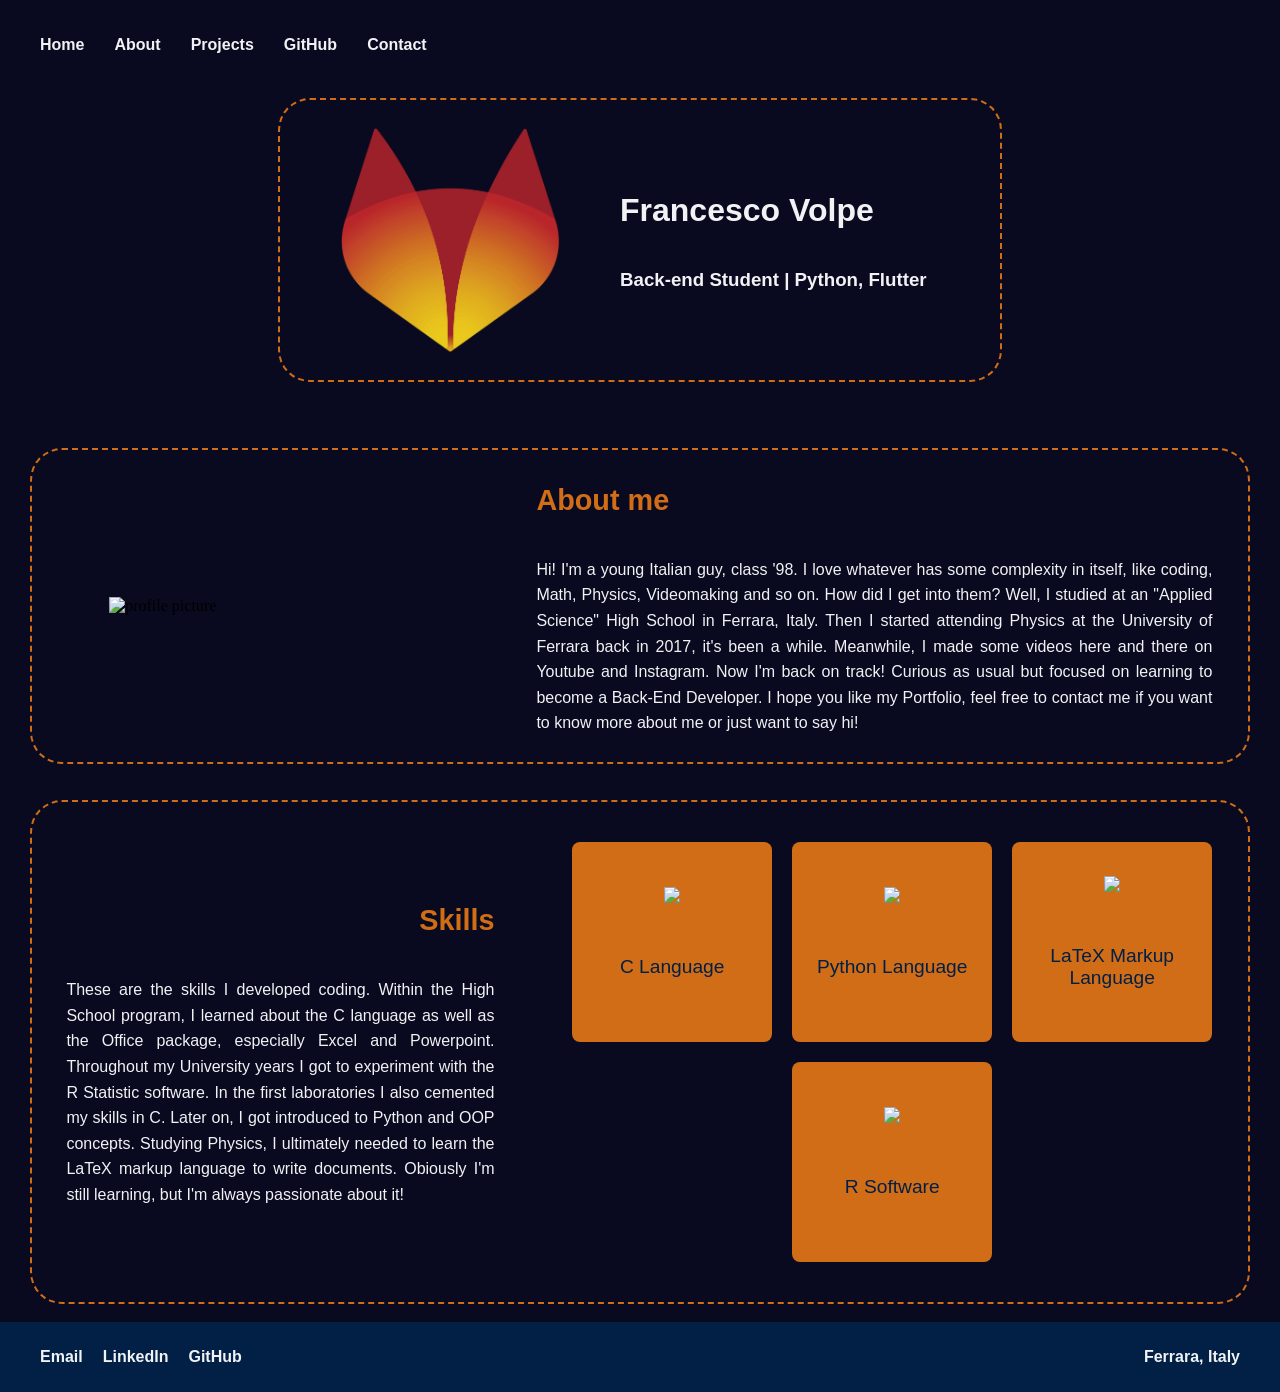
==== commit 8ca2d470: "complete header and index remake, color palette changed" ====
--- a/docs/index.html
+++ b/docs/index.html
@@ -18,26 +18,27 @@
 </head>
 <body>
     <header>
-        <!-- Logo Mockup at the top, navbar on the top right and my name -->
-        <!-- Header backroung picture, a personal mockup -->
-        <img src="images/logo_mockup.png" alt="logo mockup">
+        <div class="header-main">
+            <img src="images/logo.png" alt="logo">
+            <div class="header-title">
+                <h1>Francesco Volpe</h1>
+                <h3>Back-end Student | Python, Flutter</h3>
+            </div>
+        </div>
         <!-- Navbar with cross references -->
-        <nav class="menu">
-            <ul>
-                <li class="dropdown">
-                    <a href="#" id="menu-toggle">☰</a>
-                    <ul class="dropdown-content">
-                        <li><a href="index.html" alt="home">Home</a></li>
-                        <li><a href="about.html" alt="more about me">About</a></li>
-                        <li><a href="projects.html" alt="more about me">Projects</a></li>
-                        <li><a href="https://github.com/TheFox43" target="_blank">GitHub</a></li>
-                        <li><a href="contact.html" alt="contact information">Contact</a></li>
-                    </ul>
-                </li>
+        <nav>
+            <button class="menu-toggle" id="menu-toggle">
+                ☰
+            </button>
+
+            <ul class="menu" id="menu">
+                <li><a href="index.html" alt="home">Home</a></li>
+                <li><a href="about.html" alt="more about me">About</a></li>
+                <li><a href="projects.html" alt="more about me">Projects</a></li>
+                <li><a href="https://github.com/FrancescoVolpe" target="_blank">GitHub</a></li>
+                <li><a href="contact.html" alt="contact information">Contact</a></li>
             </ul>
         </nav>
-        <h1>Francesco Volpe</h1>
-        <h3>Back-end Student | Python, Flutter</h3>
     </header>
 
     <main>
@@ -125,7 +126,7 @@
                     <a href="https://www.linkedin.com/in/francesco-volpe-a74a031b6/" target="_blank">LinkedIn</a>
                 </li>
                 <li>
-                    <a href="https://github.com/TheFox43" target="_blank">GitHub</a>
+                    <a href="https://github.com/FrancescoVolpe" target="_blank">GitHub</a>
                 </li>
             </ul>
         </nav>
--- a/docs/css/style.css
+++ b/docs/css/style.css
@@ -1,9 +1,31 @@
 /*
 ** Gloabl Page Style
-*/
+**
+** Palette:
+** Terminal color(srgb 0.043137254901960784 0.054901960784313725 0.0784313725490196)
+** Blue #021f45
+** Dark Blue #090a1f
+** Ice #f0f2f4
+** Orange #d16d16
+*/
+
+html, body{
+    height: 100%;
+    margin: 0;
+}
 
 body{
-    background-color: #f0f2f4;
+    background-color: #090a1f;
+
+    /* Put the footer down and use full page space */
+    display: grid;
+    grid-template-rows: auto 1fr auto;
+    min-height: 100vh;
+}
+
+main{
+    display: grid;
+    width: 100%;
 }
 
 /*
@@ -13,70 +35,85 @@
 header{
     /* Position of the header box in the page */
     width: 100%;
-    height: 320px;
+    height: 380px;
+    margin-bottom: 50px;
+
+    display: grid;
     position: relative;
     font-family: 'Montserrat', sans-serif;
 }
 
-header img{
+.header-main{
+    /* Dimensions */
+    width: 720px;
+    height: 280px;
+
+    /* Position */
+    align-self: flex-end;
+    justify-self: center;
+
+    /* Position objects inside the header-main box */
+    display: grid;
+    grid-template-columns: 2fr 3fr;
+    gap: 20px;
+
+    /* Border */
+    border-radius: 30px;
+    outline: 2px dashed #d16d16;
+}
+
+.header-main img{
+    grid-column: 1;
+    width: 220px;
+    justify-self: right;
+    align-self: center;
+}
+
+.header-title{
+    grid-column: 2;
+    align-self: center;
+    margin: 10px 20px;
+    padding: 10px 20px;
+
+    display: flex;
+    flex-direction: column;
+    
+    color: #f0f2f4;
+}
+
+header nav{
     position: absolute;
-    top: 0;
-    left: 0;
-    width: 100%;
-    height: 100%;
-    object-fit: cover;
-    z-index: -1; /* Don't know, don't ask */
+    top: 20px;
+    display: flex;
+    gap: 30px;
+    z-index: 1000;
+    align-items: center;
+    color: #f0f2f4;
+    font-family: 'Montserrat', sans-serif;
 }
 
 .menu{
-    width: 20px;
-}
-
-.menu ul{
     list-style: none;
-    padding: 0;
-    margin: 0;
+    display: flex;
+    gap: 30px;
+}
+
+.menu a{
     color: #f0f2f4;
-    font-family: 'Montserrat', sans-serif;
-}
-
-.menu a{
+    font-weight: bold;
     text-decoration: none;
-    display: block;
-    padding: 10px;
+}
+
+.menu-toggle{
+    position: sticky;
+    width: 50px;
+    padding: 10px 0;
+    display: none;
+    font-size: 2em;
     background: #d16d16;
-    color: white;
-}
-
-#menu-toggle{
-    display: block;
-    width: 20px;
-    background: #d16d16;
+    border: none;
     color: #f0f2f4;
-    padding: 10px 10px;
-    font-size: 20px;
-    text-decoration: none;
-}
-
-.dropdown-content{
-    display: none;
-    position: absolute;
-    min-width: 150px;
-}
-
-.dropdown:hover .dropdown-content{
-    display: block;
-}
-
-.dropdown-content a {
-    background: #021f45;
-}
-
-header h1,
-header h3{
-    color: #f0f2f4;
-    justify-self: center;
-    transform: translate(+50%,50px);
+    cursor: pointer;
 }
 
 /*
@@ -85,31 +122,58 @@
 
 @media (max-width: 768px){
     header{
-        height: 200px;
-    }
-
-    header img{
-        height: 200px;
-    }
-
-    header h1,
-    header h3{
+        height: 580px;
+    }
+
+    .header-main{
+        width: 90%;
+        height: 440px;
+        
+        margin: 20px 0;
+        padding: 20px 0;
+
+        gap: 0;
+        grid-template-columns: 1fr;
+    }
+
+    .header-main img{
+        height: 180px;
+        width: 180px;
         justify-self: center;
-        align-self: center;
-        text-align: center;
-        transform: none;
+    }
+
+    .header-title{
+        grid-column: 1;
+        margin: 0 0;
+        padding: 0 0;
+        text-align: center;
+    }
+
+    header nav{
+        position: fixed;
+        top: 0;
     }
 
     .menu{
-        position: sticky;
-    }
-
-    header h1{
-        font-size: 1.8em;
-    }
-
-    header h3{
-        font-size: 1.2em;
+        position: absolute;
+        top: 40px;
+        
+        width: 100px;
+        background: #021f45;
+        
+        flex-direction: column;
+        align-items: flex-start;
+        padding: 20px;
+        
+        display: none;
+    }
+
+    .menu.active{
+        display: flex;
+    }
+
+    .menu-toggle{
+        display: block;
     }
 }
 
@@ -157,7 +221,7 @@
 
 @media (max-width: 768px){
     footer p{
-        padding-right: 25px;
+        padding-right: 20px;
     }
 }
 
@@ -179,7 +243,8 @@
     /* Position and structure of the info box in the page */
     display: grid;
     grid-template-columns: 2fr 3fr;
-    width: 100%;
+    width: 95%;
+    justify-self: center;
 
     /* Structure of the elements inside the info box */
     gap: 30px;
@@ -189,12 +254,14 @@
     /* Style of the info box in the page */
     margin: 20px 0;
     padding: 10px 0;
-    background-color: #fff;
-    box-shadow: 0 5px 4px rgba(0,0,0,0.1);
+
+    /* Border */
+    border-radius: 30px;
+    outline: 2px dashed #d16d16;
 }
 
 .info img{
-    width: 90%;
+    width: 95%;
     max-width: 320px;
     height: auto;
     padding: 15px 0;
@@ -205,7 +272,7 @@
 .info-text{
     /* Position of the header text inside the header box */
     display: flex;
-    width: 90%;
+    width: 95%;
     flex-direction: column;
     align-self: center;
     justify-self: start;
@@ -223,7 +290,7 @@
     text-align: justify;
     font-size: 1em;
     line-height: 1.6;
-    color: #333;
+    color: #f0f2f4;
 }
 
 .info-text p a{
@@ -243,7 +310,6 @@
     }
 
     .info img{
-        width: 80%;
         height: auto;
         max-width: 250px;
         grid-row: auto;
@@ -272,23 +338,26 @@
     /* Style inside of the skills box */
     display: grid;
     grid-template-columns: 2fr 3fr;
+    width: 95%;
+    justify-self: center;
     gap: 30px;
     align-items: center;
     justify-items: center;
 
     /* Style of the skills box in the page */
-    width: 100%;
     margin: 20px 0;
     padding: 10px 0;
-    background-color: #fff;
-    box-shadow: 0px 5px 4px rgba(0,0,0,0.1);
+    
+    /* Border */
+    border-radius: 30px;
+    outline: 2px dashed #d16d16;
 
     /* Style of the header text */
     font-family: 'Montserrat', sans-serif;
 }
 
 .skills-intro{
-    width: 90%;
+    width: 95%;
     display: flex;
     flex-direction: column;
     align-items: end;
@@ -303,10 +372,11 @@
     text-align: justify;
     padding-left: 5%;
     line-height: 1.6;
+    color: #f0f2f4;
 }
 
 .skill-cards{
-    width: 90%;
+    width: 95%;
     margin: 20px 0;
     padding: 10px 0;
 
@@ -412,6 +482,13 @@
         padding-inline: 5%;
         font-size: 1em;
     }
+
+    .card{
+        width: 150px;
+        height: 150px;
+        padding: 0 0px;
+        perspective: 1000px;
+    }
 }
 
 /*
@@ -422,7 +499,8 @@
 
 .info-welcome{
     /* Position and structure of the info box in the page */
-    width: 100%;
+    width: 95%;
+    justify-self: center;
     align-items: center;
 
     /* Style of the info box in the page */
@@ -470,7 +548,8 @@
 
 .edu{
     /* Position and structure of the info box in the page */
-    width: 100%;
+    width: 95%;
+    justify-self: center;
 
     /* Style of the info box in the page */
     margin: 20px 0;
@@ -540,6 +619,19 @@
 }
 
 /*
+** Minimal animations
+*/
+
+.title{
+    transition: transform 0.3s ease, box-shadow 0.3s ease;
+}
+
+.title:hover{
+    transform: translateY(-5px);
+    box-shadow: 0px 10px 20px rgba(0,0,0,0.15);
+}
+
+/*
 ** Responsive design for the personal info education section: smartphones
 */
 
@@ -550,7 +642,6 @@
     }
 
     .title{
-        width: 90%;
         grid-template-columns: 1fr;
         padding: 15px 0;
     }
@@ -577,7 +668,8 @@
 
 .work{
     /* Position and structure of the info box in the page */
-    width: 100%;
+    width: 95%;
+    justify-self: center;
 
     /* Style of the info box in the page */
     margin: 20px 0;
@@ -642,8 +734,21 @@
     font-size: 1.2em;
 }
 
-.company h3{
+.company h4{
     font-size: 1em;
+}
+
+/*
+** Minimal animations
+*/
+
+.job{
+    transition: transform 0.3s ease, box-shadow 0.3s ease;
+}
+
+.job:hover{
+    transform: translateY(-5px);
+    box-shadow: 0px 10px 20px rgba(0,0,0,0.15);
 }
 
 /*
@@ -658,7 +763,6 @@
     }
 
     .job{
-        width: 90%;
         grid-template-columns: 1fr;
         padding: 15px 0;
     }
@@ -680,6 +784,149 @@
 }
 
 /*
+** Style for the tongues section
+*/
+
+.languages{
+    /* Position and structure of the info box in the page */
+    width: 95%;
+    justify-self: center;
+    align-items: center;
+
+    /* Style of the info box in the page */
+    margin: 20px 0;
+    padding: 10px 0;
+    background-color: #fff;
+    box-shadow: 0px 5px 4px rgba(0,0,0,0.1);
+
+    /* Style of the header text */
+    font-family: 'Montserrat', sans-serif;
+}
+
+.languages h2,
+.languages p{
+    padding-inline: 5%;
+}
+
+.languages h2{
+    font-size: 1.8em;
+    color: #d16d16;
+}
+
+.languages p{
+    text-align: justify;
+    font-size: 1em;
+    line-height: 1.6;
+    color: #333;
+}
+
+.tongue{
+    /* Style of the box */
+    width: 95%;
+    border-radius: 8px;
+    justify-self: center;
+    align-self: center;
+
+    /* Position and structure of the info box in the page */
+    display: grid;
+    grid-template-columns: 2fr 3fr;
+
+    /* Style of the info box in the page */
+    margin: 20px auto;
+    padding: 10px 0;
+    background-color: #f0f2f4;
+    box-shadow: 0px 5px 4px rgba(0,0,0,0.1);
+
+    /* Style of the header text */
+    font-family: 'Montserrat', sans-serif;
+}
+
+.tongue h3,
+.tongue h4{
+    grid-column: 1;
+    margin: 0 0;
+    padding: 10px 7%;
+    color: #021f45;
+}
+
+.tongue h3{
+    font-size: 1.2em;
+}
+
+.tongue h4{
+    font-size: 1em;
+}
+
+.level-bars{
+    grid-column: 2;
+    width: 95%;
+    display: flex;
+    gap: 4px; /* Spazio tra le tacche */
+    align-items: flex-end; /* Tacche allineate alla base */
+    height: 20px;
+    padding-inline: 5%;
+}
+
+.small-bar{
+    width: 6.5%;
+    height: 100%;
+    background-color: white;
+    border-radius: 8px;
+}
+
+.small-bar-filled{
+    width: 6.5%;
+    height: 100%;
+    background-color: #021f45;
+    border-radius: 8px;
+}
+
+/*
+** Minimal animations
+*/
+
+.tongue{
+    transition: transform 0.3s ease, box-shadow 0.3s ease;
+}
+
+.tongue:hover{
+    transform: translateY(-5px);
+    box-shadow: 0px 10px 20px rgba(0,0,0,0.15);
+}
+
+/*
+** Responsive design for the languages section: smartphones
+*/
+
+@media (max-width: 768px) {
+    .languages h2{
+        justify-self: center;
+        text-align: center;
+        font-size: 1.5em;
+    }
+
+    .tongue{
+        grid-template-columns: 1fr;
+        padding: 15px 0;
+    }
+
+    .tongue h3,
+    .tongue h4{
+        align-self: center;
+        grid-column: 1;
+        text-align: center;
+        margin: 0 0;
+        padding: 10px 0;
+    }
+
+    .level-bars{
+        grid-column: 1;
+        padding: 10px 5%;
+        justify-self: center;
+    }
+}
+
+/*
 **
 ** Style for the projects.html page
 **
@@ -687,7 +934,8 @@
 
 .projects-info{
     /* Position and structure of the info box in the page */
-    width: 100%;
+    width: 95%;
+    justify-self: center;
 
     /* Style of the info box in the page */
     margin: 20px 0;
@@ -707,14 +955,17 @@
 
 .projects-info p{
     padding-inline: 5%;
+    text-align: justify;
     font-size: 1em;
     line-height: 1.6;
     color: #333;
 }
 
 .language{
-    width: 100%;
-    margin: 20px 0;
+    width: 95%;
+    justify-self: center;
+    
+    margin: 20px auto;
     padding: 10px 0;
     background-color: #fff;
 
@@ -743,8 +994,10 @@
 }
 
 .projects-list{
-    width: 100%;
-    margin: 20px 0;
+    width: 95%;
+    justify-self: center;
+
+    margin: 20px auto;
     padding: 10px 0;
 
     /* Position of the projects inside the box */
@@ -756,6 +1009,7 @@
 
 .project{
     width: 500px;
+    justify-self: center;
 
     display: grid;
     grid-template-columns: 2fr 3fr;
@@ -784,6 +1038,7 @@
 }
 
 .project p{
+    text-align: justify;
     grid-column: 2;
     padding-inline: 5%;
     font-size: 1em;
@@ -792,6 +1047,19 @@
 }
 
 /*
+** Minimal animations
+*/
+
+.project{
+    transition: transform 0.3s ease, box-shadow 0.3s ease;
+}
+
+.project:hover{
+    transform: translateY(-5px);
+    box-shadow: 0px 10px 20px rgba(0,0,0,0.15);
+}
+
+/*
 ** Responsive design for the contact form section: smartphones
 */
 
@@ -806,12 +1074,16 @@
         font-size: 1.5em;
     }
 
+    .projects-info p{
+        justify-self: center;
+    }
+
     .projects-list{
         gap: 0;
     }
 
     .project{
-        width: 90%;
+        width: 95%;
         grid-template-columns: 1fr;
         gap: 20px;
     }
@@ -852,13 +1124,14 @@
 
 .contact{
     /* Position and structure of the form box in the page */
-    width: 100%;
+    width: 95%;
+    justify-self: center;
     display: grid;
     grid-template-columns: 2fr 3fr;
 
     /* Style of the form box in the page */
-    margin: 2% 0%;
-    padding: 2% 0%;
+    margin: 20px 0;
+    padding: 10px 0;
     background-color: #fff;
     box-shadow: 0px 5px 4px rgba(0,0,0,0.1);
 
@@ -874,7 +1147,7 @@
 
 .contact form{
     grid-column: 1;
-    width: 100%;
+    width: 95%;
 
     display: flex;
     flex-direction: column;
@@ -894,21 +1167,21 @@
 
 .contact form label input{
     width: 100%;
-    min-width: 200px;
+    min-width: 220px;
     padding: 5% 5%;
     font-family: 'Montserrat', sans-serif;
-    border: 2px solid #021f45;
+    border: 1px solid #021f45;
     border-radius: 8px;
 }
 
 .contact form label textarea{
     width: 100%;
-    min-width: 200px;
+    min-width: 220px;
     min-height: 250px;
-    margin: 2% 0%;
+    margin: 10px 0;
     padding: 5% 5%;
     font-family: 'Montserrat', sans-serif;
-    border: 2px solid #021f45;
+    border: 1px solid #021f45;
     border-radius: 8px;
 }
 
@@ -917,7 +1190,7 @@
     padding: 10px 20px;
     background-color: #d16d16;
     color: #f0f2f4;
-    border: 2px solid #021f45;
+    border: 1px solid #021f45;
     border-radius: 8px;
     font-weight: bold;
     cursor: pointer;
@@ -926,14 +1199,14 @@
 
 .maps{
     display: flex;
-    width: 100%;
+    width: 95%;
     max-width: 750px;
     justify-content: center;
     align-self: center;
 }
 
 .maps iframe{
-    width: 90%;
+    width: 95%;
     height: 90%;
     min-height: 350px;
     border-radius: 8px;
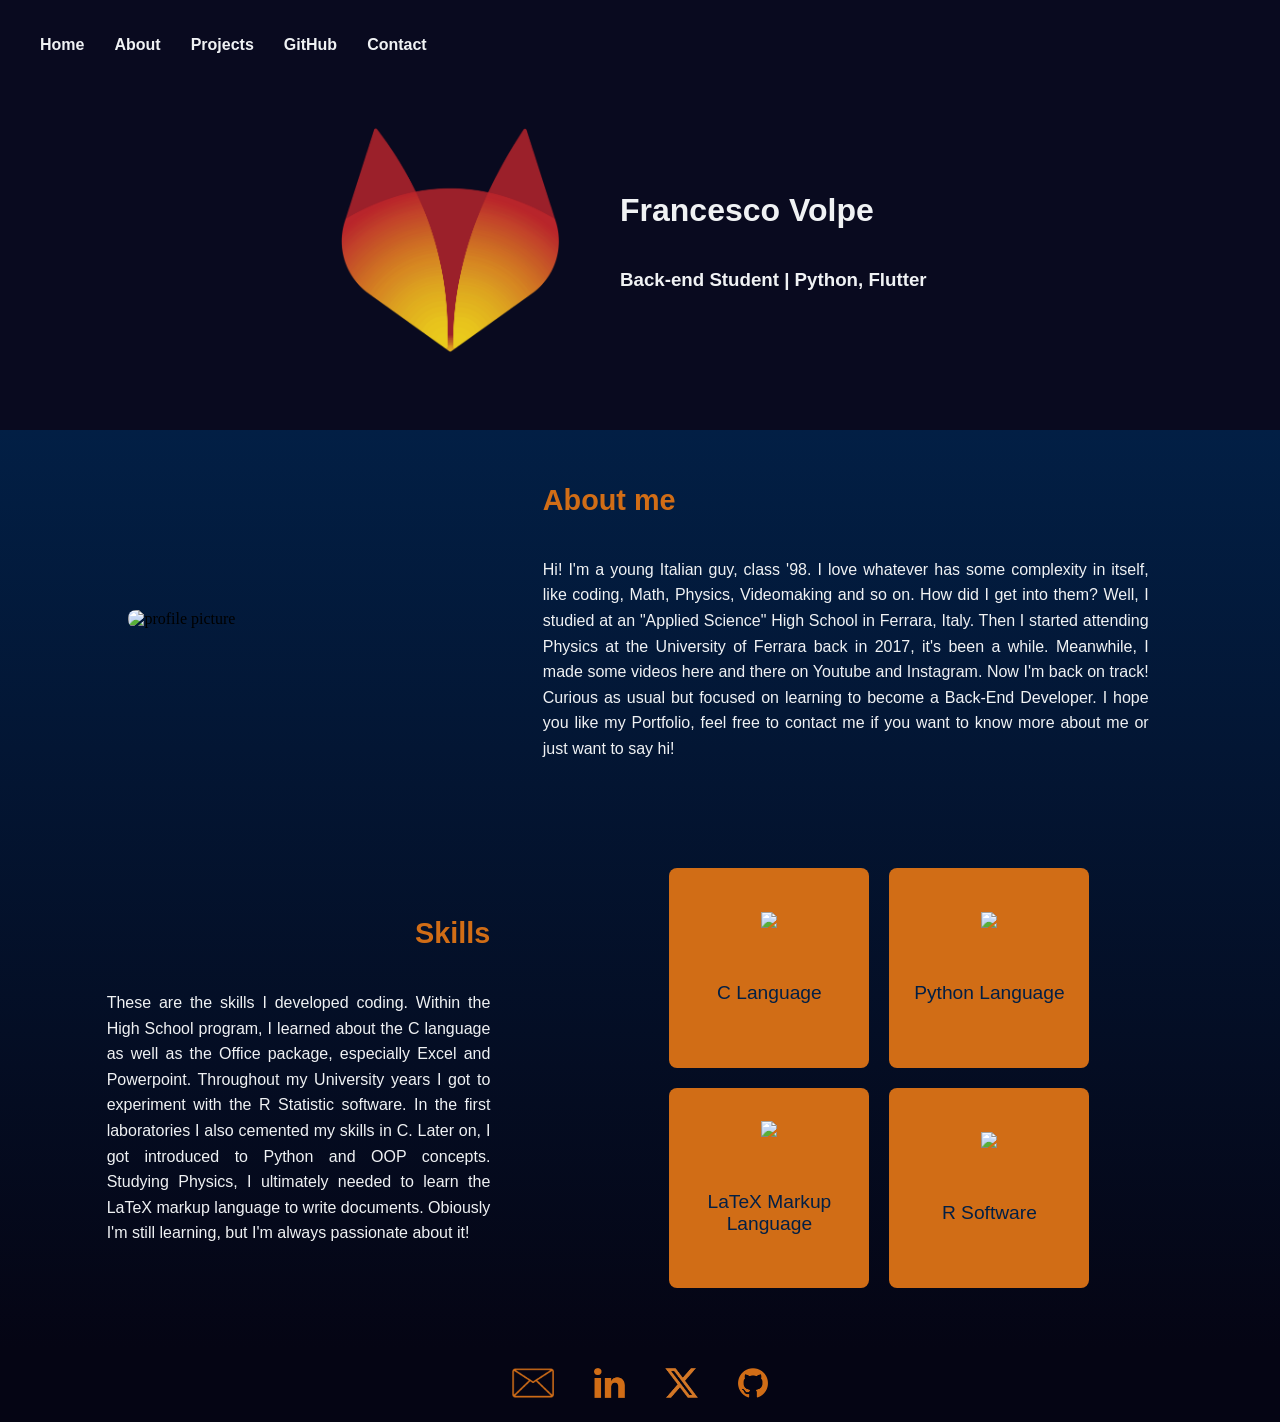
==== commit 7d27a7bd: "small details, email in the footer, email icon, animations, rounded profile pic etc" ====
--- a/docs/index.html
+++ b/docs/index.html
@@ -120,17 +120,27 @@
         <nav>
             <ul>
                 <li>
-                    <a href="mailto:francesco.volpe@example.com">Email</a>
+                    <a href="mailto:francesco.volpe@example.com">
+                        <img src="images/socials_logo/email_icon.png" alt="preview">
+                    </a>
                 </li>
                 <li>
-                    <a href="https://www.linkedin.com/in/francesco-volpe-a74a031b6/" target="_blank">LinkedIn</a>
+                    <a href="https://www.linkedin.com/in/francesco-volpe-a74a031b6/" target="_blank">
+                        <img src="images/socials_logo/linkedin_logo.png" alt="preview">
+                    </a>
                 </li>
                 <li>
-                    <a href="https://github.com/FrancescoVolpe" target="_blank">GitHub</a>
+                    <a href="https://x.com/TheFox_43" target="_blank">
+                        <img src="images/socials_logo/x_logo.png" alt="preview">
+                    </a>
+                </li>
+                <li>
+                    <a href="https://github.com/FrancescoVolpe" target="_blank">
+                        <img src="images/socials_logo/github_logo.png" alt="preview">
+                    </a>
                 </li>
             </ul>
         </nav>
-        <p><a href="https://maps.app.goo.gl/qTKh9sCd3nWnhoSq8" target="_blank">Ferrara, Italy</a></p>
     </footer>
 
     <script src="js/main.js"></script>
--- a/docs/css/style.css
+++ b/docs/css/style.css
@@ -5,6 +5,7 @@
 ** Terminal color(srgb 0.043137254901960784 0.054901960784313725 0.0784313725490196)
 ** Blue #021f45
 ** Dark Blue #090a1f
+** Another Blue #1A2CA3
 ** Ice #f0f2f4
 ** Orange #d16d16
 */
@@ -43,6 +44,17 @@
     font-family: 'Montserrat', sans-serif;
 }
 
+#secondary-header{
+    /* Position of the header box in the page */
+    width: 100%;
+    height: 60px;
+    margin-bottom: 30px;
+
+    display: grid;
+    position: relative;
+    font-family: 'Montserrat', sans-serif;
+}
+
 .header-main{
     /* Dimensions */
     width: 720px;
@@ -56,10 +68,6 @@
     display: grid;
     grid-template-columns: 2fr 3fr;
     gap: 20px;
-
-    /* Border */
-    border-radius: 30px;
-    outline: 2px dashed #d16d16;
 }
 
 .header-main img{
@@ -106,12 +114,15 @@
 
 .menu-toggle{
     position: sticky;
-    width: 50px;
-    padding: 10px 0;
+    justify-self: center;
+
+    width: 60px;
+    padding: 7px 0;
     display: none;
     font-size: 2em;
     background: #d16d16;
     border: none;
+    border-radius: 8px;
     color: #f0f2f4;
     cursor: pointer;
 }
@@ -122,7 +133,7 @@
 
 @media (max-width: 768px){
     header{
-        height: 580px;
+        height: 590px;
     }
 
     .header-main{
@@ -159,6 +170,7 @@
         top: 40px;
         
         width: 100px;
+        border-radius: 8px;
         background: #021f45;
         
         flex-direction: column;
@@ -178,61 +190,47 @@
 }
 
 /*
+** Style for the main
+*/
+
+main{
+    background: linear-gradient(to bottom, #021f45, #050514);
+}
+
+
+/*
 ** Style for the footer
 */
 
 footer{
-    /* Position of the items inside */
-    display: flex;
-    justify-content: space-between;
-    align-items: center;
-    gap: 40px;
-
     /* Dimensions of the footer */
     width: 100%;
-    padding: 10px 0px;
+    padding: 20px 0;
+    display: flex;
+    align-items: center;
+    justify-content: center;
 
     /* Style of the footer box */
-    background-color: #021f45;
+    background-color: #050514;
     font-family: 'Montserrat', sans-serif;
 }
 
 footer nav ul{
     display: flex;
-    gap: 20px;
+    gap: 40px;
     list-style: none;
-}
-
-footer nav ul a,
-footer p,
-footer p a{
-    color: #f0f2f4;
-    text-decoration: none;
-    font-weight: bold;
-}
-
-footer p{
-    padding-right: 40px;
-}
-
-/*
-** Responsive design for the footer
-*/
-
-@media (max-width: 768px){
-    footer p{
-        padding-right: 20px;
-    }
+    margin: 0 0;
+    padding: 0 0;
+}
+
+footer img{
+    height: 30px;
 }
 
 /*
 **
 ** Style for the index.html page
 **
-*/
-
-/*
-** Main body style
 */
 
 /*
@@ -243,7 +241,7 @@
     /* Position and structure of the info box in the page */
     display: grid;
     grid-template-columns: 2fr 3fr;
-    width: 95%;
+    width: 90%;
     justify-self: center;
 
     /* Structure of the elements inside the info box */
@@ -254,17 +252,13 @@
     /* Style of the info box in the page */
     margin: 20px 0;
     padding: 10px 0;
-
-    /* Border */
-    border-radius: 30px;
-    outline: 2px dashed #d16d16;
 }
 
 .info img{
-    width: 95%;
+    width: 90%;
     max-width: 320px;
     height: auto;
-    padding: 15px 0;
+    border-radius: 8px;
     align-self: center;
     justify-self: center;
 }
@@ -272,7 +266,7 @@
 .info-text{
     /* Position of the header text inside the header box */
     display: flex;
-    width: 95%;
+    width: 90%;
     flex-direction: column;
     align-self: center;
     justify-self: start;
@@ -300,6 +294,19 @@
 }
 
 /*
+** Minimal animations
+*/
+
+.info img{
+    transition: transform 0.3s ease, box-shadow 0.3s ease;
+}
+
+.info img:hover{
+    transform: translateY(-5px);
+    box-shadow: 5px 20px 10px rgba(156, 156, 156, 0.15);
+}
+
+/*
 ** Responsive design for the personal info section: smartphones
 */
 
@@ -338,7 +345,7 @@
     /* Style inside of the skills box */
     display: grid;
     grid-template-columns: 2fr 3fr;
-    width: 95%;
+    width: 90%;
     justify-self: center;
     gap: 30px;
     align-items: center;
@@ -347,17 +354,13 @@
     /* Style of the skills box in the page */
     margin: 20px 0;
     padding: 10px 0;
-    
-    /* Border */
-    border-radius: 30px;
-    outline: 2px dashed #d16d16;
 
     /* Style of the header text */
     font-family: 'Montserrat', sans-serif;
 }
 
 .skills-intro{
-    width: 95%;
+    width: 90%;
     display: flex;
     flex-direction: column;
     align-items: end;
@@ -376,7 +379,7 @@
 }
 
 .skill-cards{
-    width: 95%;
+    width: 90%;
     margin: 20px 0;
     padding: 10px 0;
 
@@ -402,9 +405,13 @@
     transform-style: preserve-3d;
 }
 
-/* Rotation on mouse hovering */
+/*
+** Minimal animations
+*/
+
 .card:hover .card-inner{
     transform: rotateY(180deg);
+    box-shadow: -5px 10px 10px rgba(156, 156, 156, 0.15);
 }
 
 .card-front, .card-back{
@@ -499,15 +506,12 @@
 
 .info-welcome{
     /* Position and structure of the info box in the page */
-    width: 95%;
+    width: 90%;
     justify-self: center;
     align-items: center;
 
     /* Style of the info box in the page */
-    margin: 20px 0;
-    padding: 10px 0;
-    background-color: #fff;
-    box-shadow: 0px 5px 4px rgba(0,0,0,0.1);
+    padding: 10px 0;
 
     /* Style of the header text */
     font-family: 'Montserrat', sans-serif;
@@ -527,7 +531,7 @@
     text-align: justify;
     font-size: 1em;
     line-height: 1.6;
-    color: #333;
+    color: #c5c5c5;
 }
 
 /*
@@ -548,14 +552,11 @@
 
 .edu{
     /* Position and structure of the info box in the page */
-    width: 95%;
+    width: 90%;
     justify-self: center;
 
     /* Style of the info box in the page */
-    margin: 20px 0;
-    padding: 10px 0;
-    background-color: #fff;
-    box-shadow: 0px 5px 4px rgba(0,0,0,0.1);
+    padding: 10px 0;
 
     /* Style of the header text */
     font-family: 'Montserrat', sans-serif;
@@ -569,7 +570,7 @@
 
 .title{
     /* Style of the box */
-    width: 95%;
+    width: 90%;
     border-radius: 8px;
     justify-self: center;
     align-self: center;
@@ -581,8 +582,7 @@
     /* Style of the info box in the page */
     margin: 20px auto;
     padding: 10px 0;
-    background-color: #f0f2f4;
-    box-shadow: 0px 5px 4px rgba(0,0,0,0.1);
+    background-color: #a3b3ca;
 
     /* Style of the header text */
     font-family: 'Montserrat', sans-serif;
@@ -628,7 +628,7 @@
 
 .title:hover{
     transform: translateY(-5px);
-    box-shadow: 0px 10px 20px rgba(0,0,0,0.15);
+    box-shadow: 5px 20px 10px rgba(156, 156, 156, 0.15);
 }
 
 /*
@@ -668,14 +668,11 @@
 
 .work{
     /* Position and structure of the info box in the page */
-    width: 95%;
+    width: 90%;
     justify-self: center;
 
     /* Style of the info box in the page */
-    margin: 20px 0;
-    padding: 10px 0;
-    background-color: #fff;
-    box-shadow: 0px 5px 4px rgba(0,0,0,0.1);
+    padding: 10px 0;
 
     /* Style of the header text */
     font-family: 'Montserrat', sans-serif;
@@ -689,7 +686,7 @@
 
 .job{
     /* Style of the box */
-    width: 95%;
+    width: 90%;
     border-radius: 8px;
     justify-self: center;
     align-self: center;
@@ -701,8 +698,7 @@
     /* Style of the info box in the page */
     margin: 20px auto;
     padding: 10px 0;
-    background-color: #f0f2f4;
-    box-shadow: 0px 5px 4px rgba(0,0,0,0.1);
+    background-color: #a3b3ca;
 
     /* Style of the header text */
     font-family: 'Montserrat', sans-serif;
@@ -748,7 +744,7 @@
 
 .job:hover{
     transform: translateY(-5px);
-    box-shadow: 0px 10px 20px rgba(0,0,0,0.15);
+    box-shadow: 5px 20px 10px rgba(156, 156, 156, 0.15);
 }
 
 /*
@@ -789,15 +785,12 @@
 
 .languages{
     /* Position and structure of the info box in the page */
-    width: 95%;
+    width: 90%;
     justify-self: center;
     align-items: center;
 
     /* Style of the info box in the page */
-    margin: 20px 0;
-    padding: 10px 0;
-    background-color: #fff;
-    box-shadow: 0px 5px 4px rgba(0,0,0,0.1);
+    padding: 10px 0;
 
     /* Style of the header text */
     font-family: 'Montserrat', sans-serif;
@@ -822,7 +815,7 @@
 
 .tongue{
     /* Style of the box */
-    width: 95%;
+    width: 90%;
     border-radius: 8px;
     justify-self: center;
     align-self: center;
@@ -834,8 +827,7 @@
     /* Style of the info box in the page */
     margin: 20px auto;
     padding: 10px 0;
-    background-color: #f0f2f4;
-    box-shadow: 0px 5px 4px rgba(0,0,0,0.1);
+    background-color: #a3b3ca;
 
     /* Style of the header text */
     font-family: 'Montserrat', sans-serif;
@@ -891,7 +883,7 @@
 
 .tongue:hover{
     transform: translateY(-5px);
-    box-shadow: 0px 10px 20px rgba(0,0,0,0.15);
+    box-shadow: 5px 20px 10px rgba(156, 156, 156, 0.15);
 }
 
 /*
@@ -934,14 +926,11 @@
 
 .projects-info{
     /* Position and structure of the info box in the page */
-    width: 95%;
+    width: 90%;
     justify-self: center;
 
     /* Style of the info box in the page */
-    margin: 20px 0;
-    padding: 10px 0;
-    background-color: #fff;
-    box-shadow: 0px 5px 4px rgba(0,0,0,0.1);
+    padding: 10px 0;
 
     /* Style of the header text */
     font-family: 'Montserrat', sans-serif;
@@ -958,22 +947,15 @@
     text-align: justify;
     font-size: 1em;
     line-height: 1.6;
-    color: #333;
+    color: #c6c6c6;
 }
 
 .language{
-    width: 95%;
-    justify-self: center;
-    
-    margin: 20px auto;
-    padding: 10px 0;
-    background-color: #fff;
-
-    /* Style of the languages box in the page */
-    margin: 20px 0;
-    padding: 10px 0;
-    background-color: #fff;
-    box-shadow: 0px 5px 4px rgba(0,0,0,0.1);
+    width: 90%;
+    justify-self: center;
+
+    /* Style of the info box in the page */
+    padding: 10px 0;
 
     /* Style of the header text */
     font-family: 'Montserrat', sans-serif;
@@ -989,16 +971,13 @@
     padding-inline: 5%;
     font-size: 1em;
     line-height: 1.6;
-    color: #333;
+    color: #c6c6c6;
     text-align: justify;
 }
 
 .projects-list{
-    width: 95%;
-    justify-self: center;
-
-    margin: 20px auto;
-    padding: 10px 0;
+    width: 90%;
+    justify-self: center;
 
     /* Position of the projects inside the box */
     display: flex;
@@ -1019,8 +998,8 @@
     /* Style of the languages box in the page */
     margin: 20px 0;
     padding: 10px 0;
-    background-color: #f0f2f4;
-    box-shadow: 0px 5px 4px rgba(0,0,0,0.1);
+    border-radius: 8px;
+    background-color: #a3b3ca;
 }
 
 .project h3{
@@ -1056,14 +1035,14 @@
 
 .project:hover{
     transform: translateY(-5px);
-    box-shadow: 0px 10px 20px rgba(0,0,0,0.15);
+    box-shadow: 5px 20px 10px rgba(156, 156, 156, 0.15);
 }
 
 /*
 ** Responsive design for the contact form section: smartphones
 */
 
-@media (max-width: 768px) {
+@media (max-width: 768px){
     .language h2{
         font-size: 1.5em;
         text-align: center;
@@ -1108,8 +1087,13 @@
     justify-self: center;
     background-color: #021f45;
     font-family: 'Montserrat', sans-serif;
-    border-radius: 8px;
+
+    /* Style of the info box in the page */
+    margin: 20px 0;
     padding: 10px 10px;
+
+    /* Border */
+    border-radius: 8px;
 }
 
 /*
@@ -1118,143 +1102,194 @@
 **
 */
 
-/*
-** Style for the contact form section
-*/
-
-.contact{
-    /* Position and structure of the form box in the page */
-    width: 95%;
-    justify-self: center;
-    display: grid;
-    grid-template-columns: 2fr 3fr;
-
-    /* Style of the form box in the page */
-    margin: 20px 0;
-    padding: 10px 0;
-    background-color: #fff;
-    box-shadow: 0px 5px 4px rgba(0,0,0,0.1);
+.contacts{
+    width: 90%;
+    justify-self: center;
+
+    /* Style of the info box in the page */
+    padding: 10px 0;
 
     /* Style of the form text */
     font-family: 'Montserrat', sans-serif;
 }
 
-.contact h2{
-    padding-inline: 10%;
+.contacts h2{
+    padding-inline: 5%;
     font-size: 1.8em;
     color: #d16d16;
 }
 
-.contact form{
+@media (max-width: 768px){
+    .contacts h2{
+        text-align: center;
+    }
+}
+
+/*
+** Terminal look: header
+*/
+
+.terminal{
+    width: 90%;
+    justify-self: center;
+}
+
+.header{
+    display: flex;
+    align-items: center;
+    padding: 10px 10px;
+    margin: 0;
+    background-color: #050514;
+    border-radius: 8px 8px 0 0;
+}
+
+.dot{
+    width: 12px;
+    height: 12px;
+    border-radius: 50%;
+    display: inline-block;
+    margin-right: 8px;
+}
+
+.red{
+    background-color: #ff5f56;
+}
+
+.yellow{
+    background-color: #ffbd2e;
+}
+
+.green{
+    background-color: #27c93f;
+}
+
+/*
+** Terminal look: body
+*/
+
+.body{
+    padding: 10px 10px;
+    background: linear-gradient(to right, #0d0f2c, #050514);
+    color: #d16d16;
+    border-radius: 0 0 8px 8px;
+    display: flex;
+    flex-direction: column;
+    gap: 10px;
+}
+
+.body a{
+    width: 220px; /* fix of the link being clickable all the line */
+    color: #f0f2f4;
+    text-decoration: none;
+}
+
+.prompt{
+    color: #f0f2f4;
+}
+
+.result{
+    color: #f0f2f4;
+    margin: 5px 0;
+}
+
+.result-link{
+    width: 266px;
+    padding: 10px 10px;
+    background-color: #021f45;
+    border-radius: 8px;
+}
+
+.social-links{
+    display: flex;
+    flex-wrap: wrap;
+    gap: 20px;
+}
+
+.social{
+    width: 220px;
+    padding: 5px 5px;
+
+    border-radius: 8px;
+    background-color: #021f45;
+}
+
+.social a{
+    display: flex;
+    flex-direction: row;
+    align-items: center;
+    gap: 20px;
+    color: #f0f2f4;
+    text-decoration: none;
+    font-weight: bold;
+}
+
+.social img{
+    padding: 0 10px;
+    height: 30px;
+}
+
+/*
+** Style for the contact form section
+*/
+
+.contact-form{
+    /* Position and structure of the form box in the page */
     grid-column: 1;
-    width: 95%;
-
+    justify-self: center;
+    justify-content: center;
+    display: flex;
+    flex-direction: column;
+
+    /* Style of the form text */
+    font-family: 'Montserrat', sans-serif;
+}
+
+.contact-form form{
     display: flex;
     flex-direction: column;
     gap: 20px;
-    padding-inline: 10%;
-    align-items: stretch;
-}
-
-.contact form label{
+}
+
+.contact-form form label{
     display: flex;
     flex-direction: column;
     gap: 10px;
-    align-self: flex-start;
-    color: #021f45;
-    font-size: 1em;
-}
-
-.contact form label input{
-    width: 100%;
-    min-width: 220px;
-    padding: 5% 5%;
-    font-family: 'Montserrat', sans-serif;
-    border: 1px solid #021f45;
-    border-radius: 8px;
-}
-
-.contact form label textarea{
-    width: 100%;
-    min-width: 220px;
+    color: #f0f2f4;
+}
+
+.contact-form form label input,
+.contact-form form label textarea{
+    max-width: 280px;
+    padding: 10px 10px;
+    background-color: #021f45;
+    color: #f0f2f4;
+    font-family: 'Montserrat', sans-serif;
+    border-radius: 8px;
+    border: none;
+}
+
+.contact-form form label textarea{
     min-height: 250px;
-    margin: 10px 0;
-    padding: 5% 5%;
-    font-family: 'Montserrat', sans-serif;
-    border: 1px solid #021f45;
-    border-radius: 8px;
-}
-
-.contact form button{
-    align-self: flex-start;
+}
+
+.contact-form form button{
+    max-width: 305px;
     padding: 10px 20px;
     background-color: #d16d16;
     color: #f0f2f4;
-    border: 1px solid #021f45;
-    border-radius: 8px;
+    border-radius: 8px;
+    border: none;
     font-weight: bold;
     cursor: pointer;
     font-family: 'Montserrat', sans-serif;
 }
 
-.maps{
-    display: flex;
-    width: 95%;
-    max-width: 750px;
-    justify-content: center;
-    align-self: center;
-}
-
-.maps iframe{
-    width: 95%;
-    height: 90%;
-    min-height: 350px;
-    border-radius: 8px;
-}
-
-/*
-** Responsive design for the contact form section: smartphones
-*/
-
-@media (max-width: 768px) {
-    .contact{
-        grid-template-columns: 1fr;
-        align-items: center;
-    }
-
-    .contact h2{
-        text-align: center;
-        font-size: 1.5em;
-    }
-
-    .contact form{
-        justify-self: center;
-        align-self: center;
-        align-items: center;
-    }
-
-    .contact form label{
-        text-align: center;
-        align-self: center;
-        justify-self: center;
-    }
-
-    .contact form label input{
-        align-self: center;
-        justify-self: center;
-    }
-
-    .contact form label textarea{
-        align-self: center;
-        justify-self: center;
-    }
-
-    .contact form button{
-        align-self: center;
-    }
-
-    .maps{
-        min-height: 250px;
-        margin: 30px 0;
+/*
+** Responsive design for contact form: mobile
+*/
+
+@media (max-width: 768px){
+    .contact-form form button{
+        width: 100%; /* small fix */
     }
 }
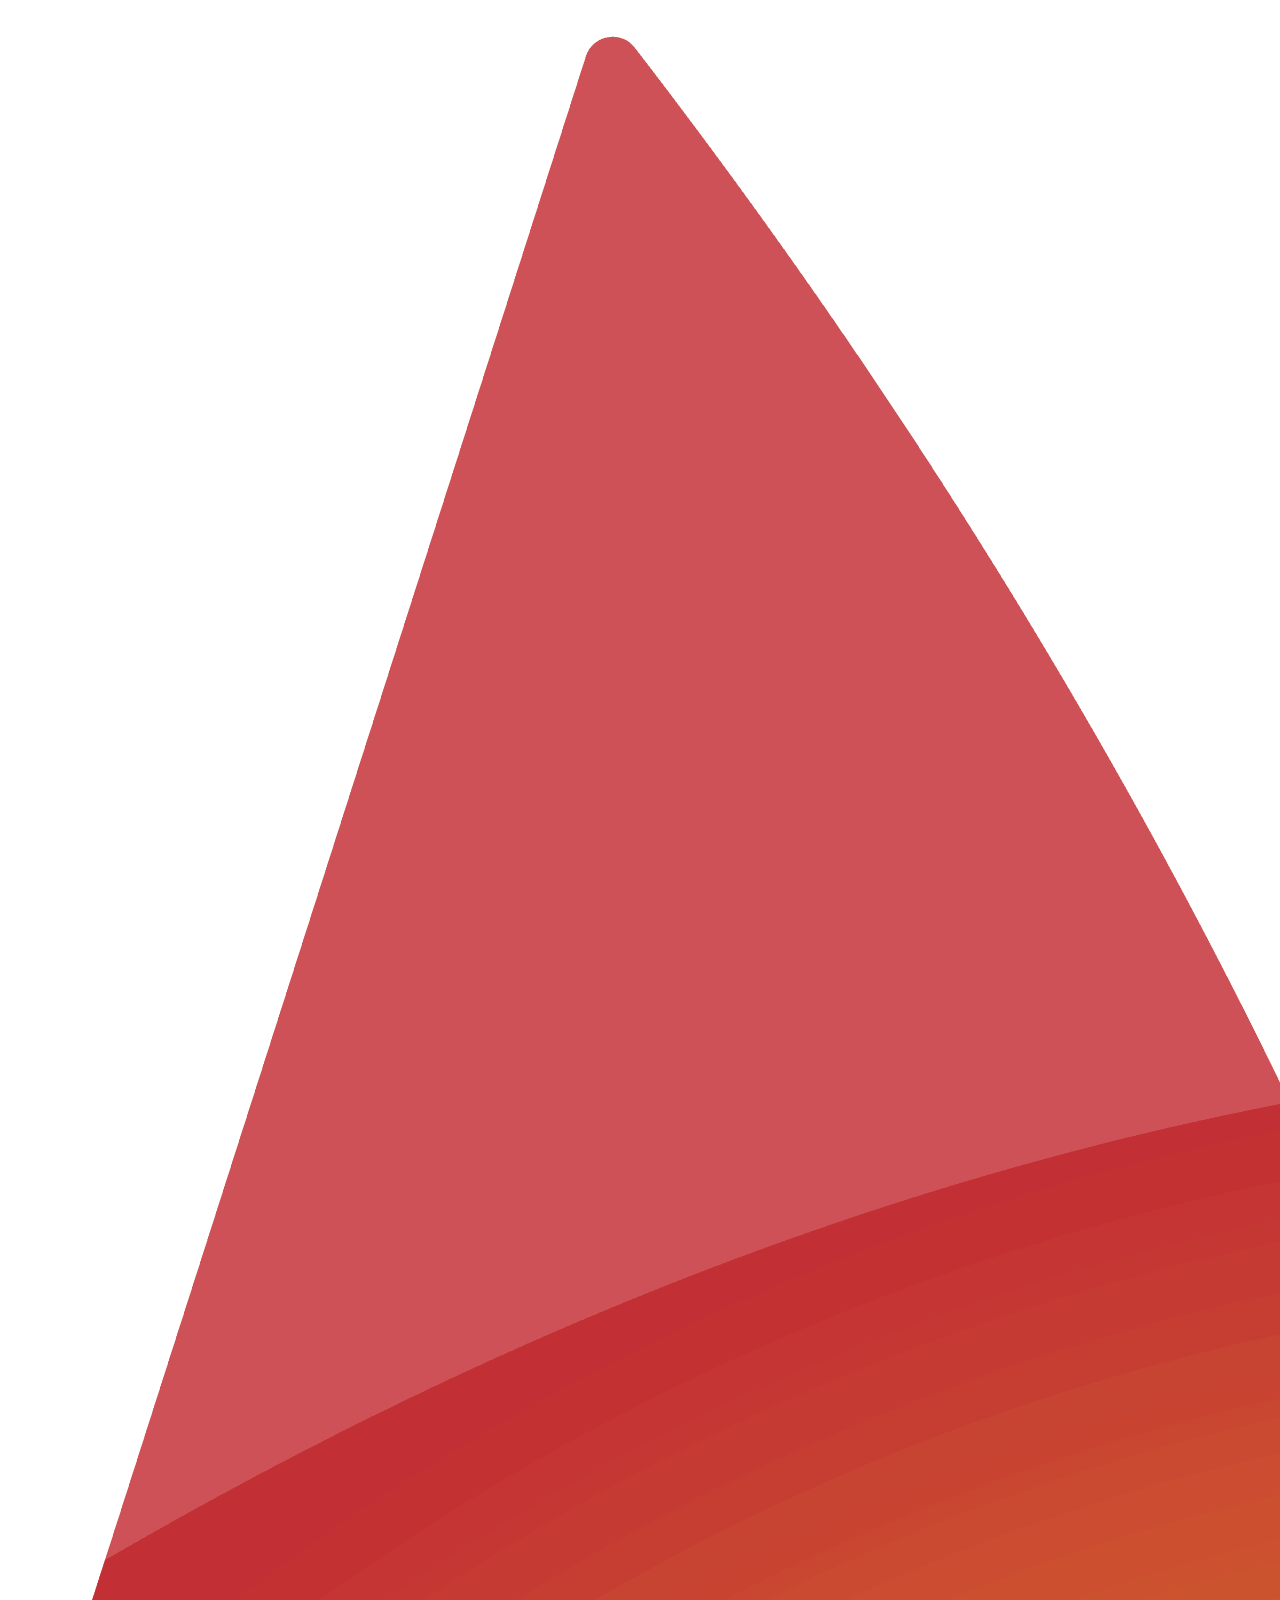
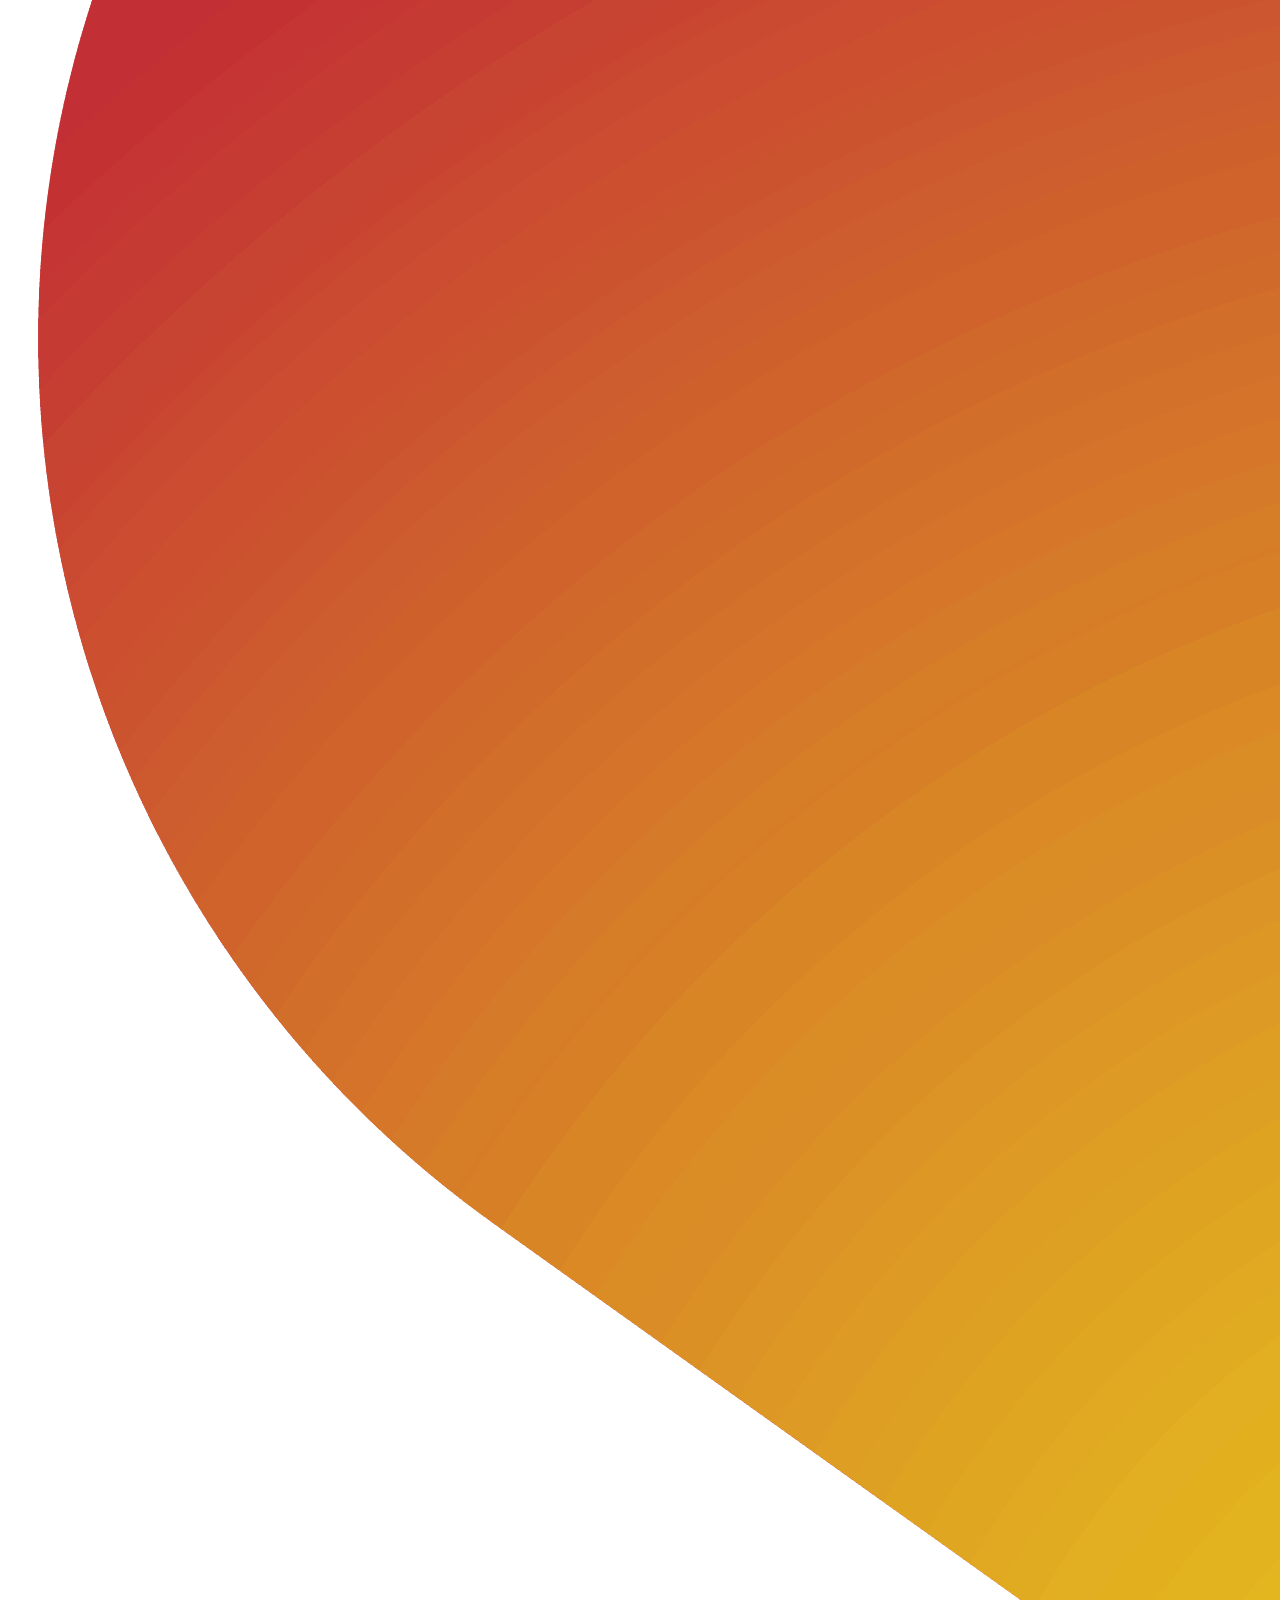
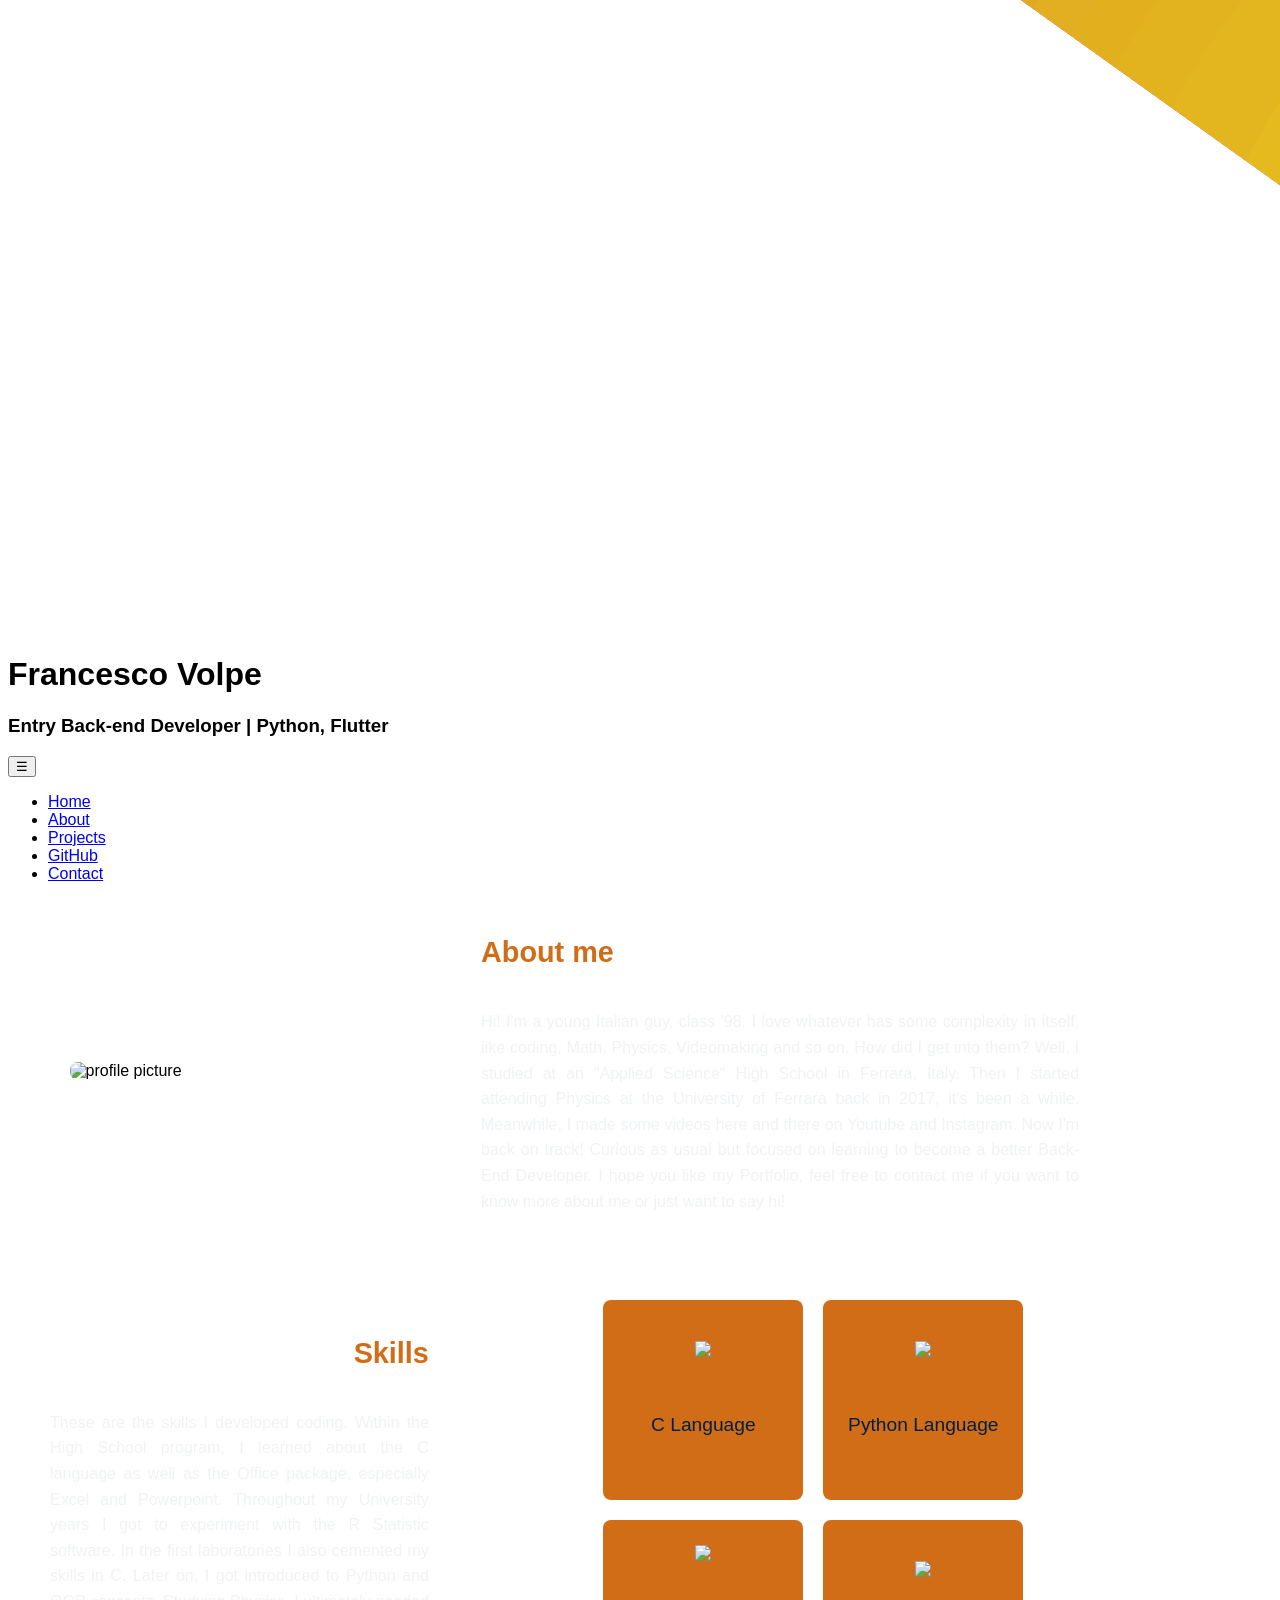
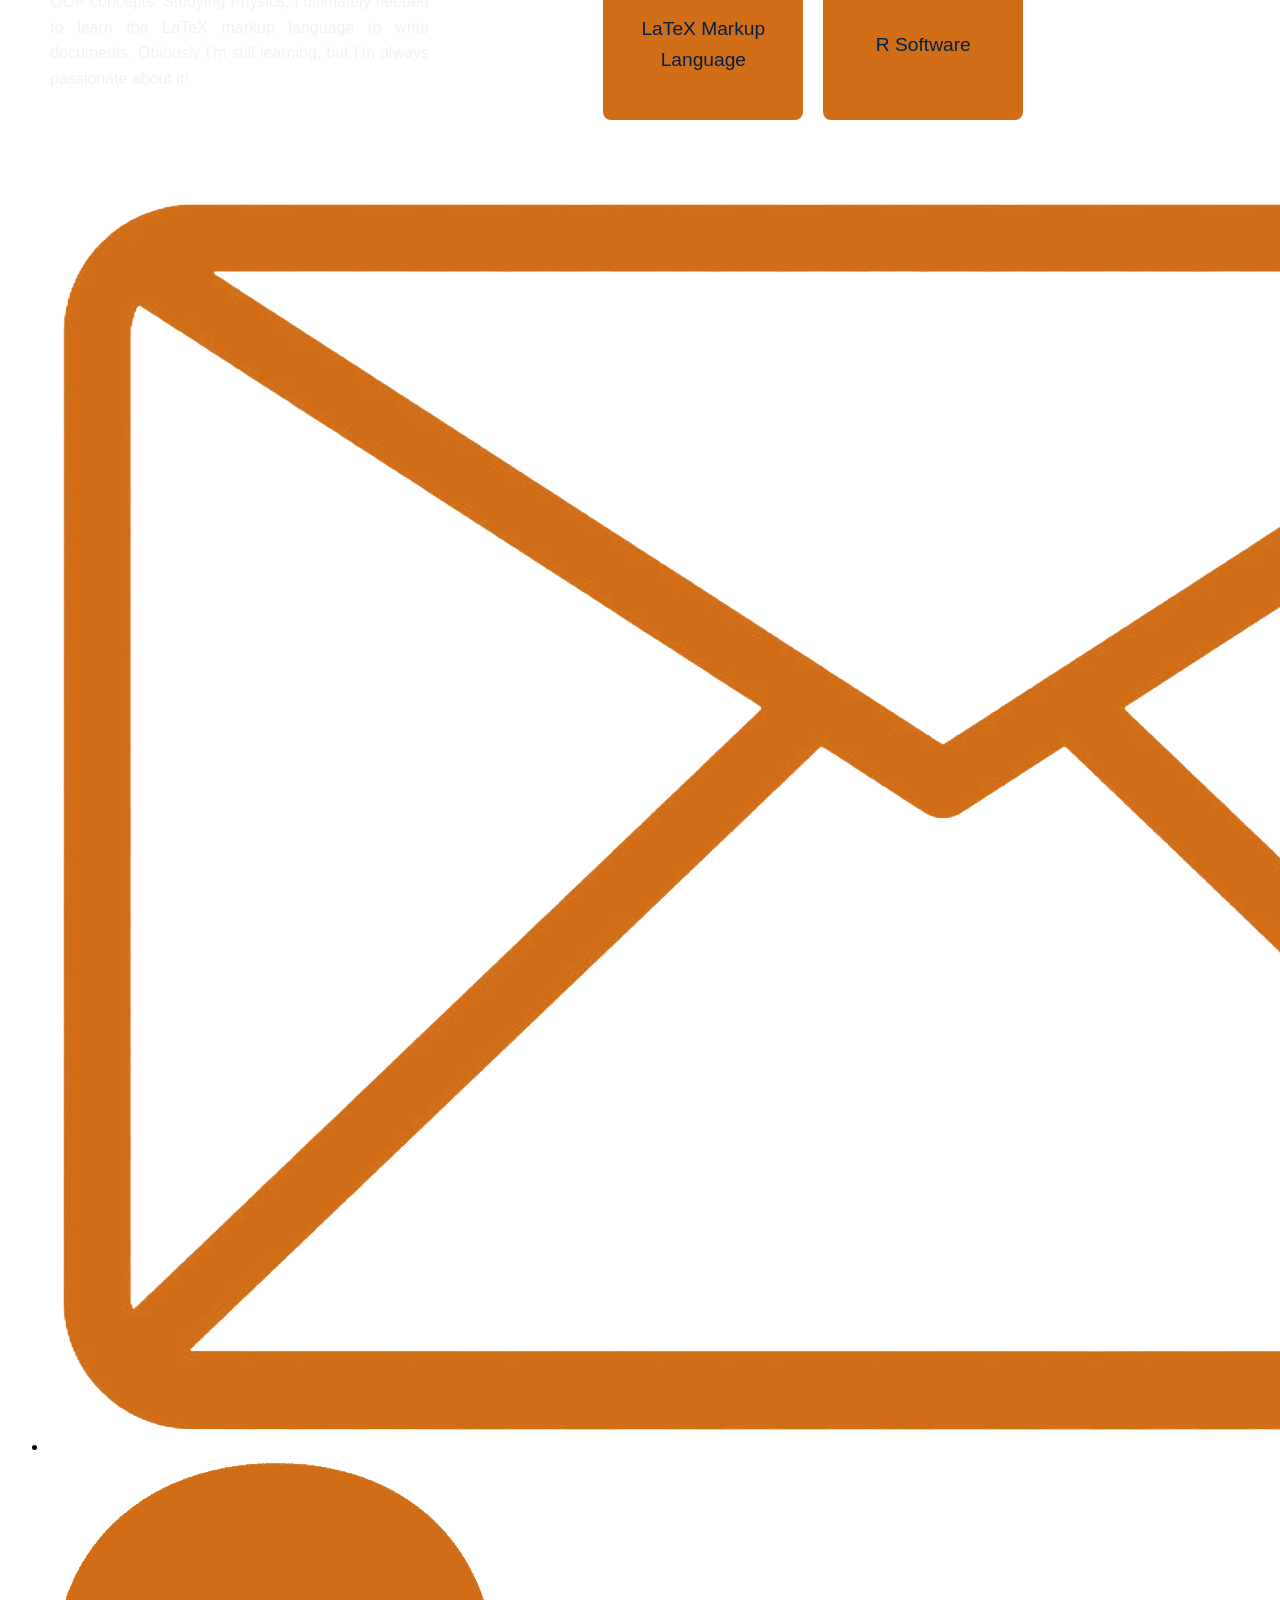
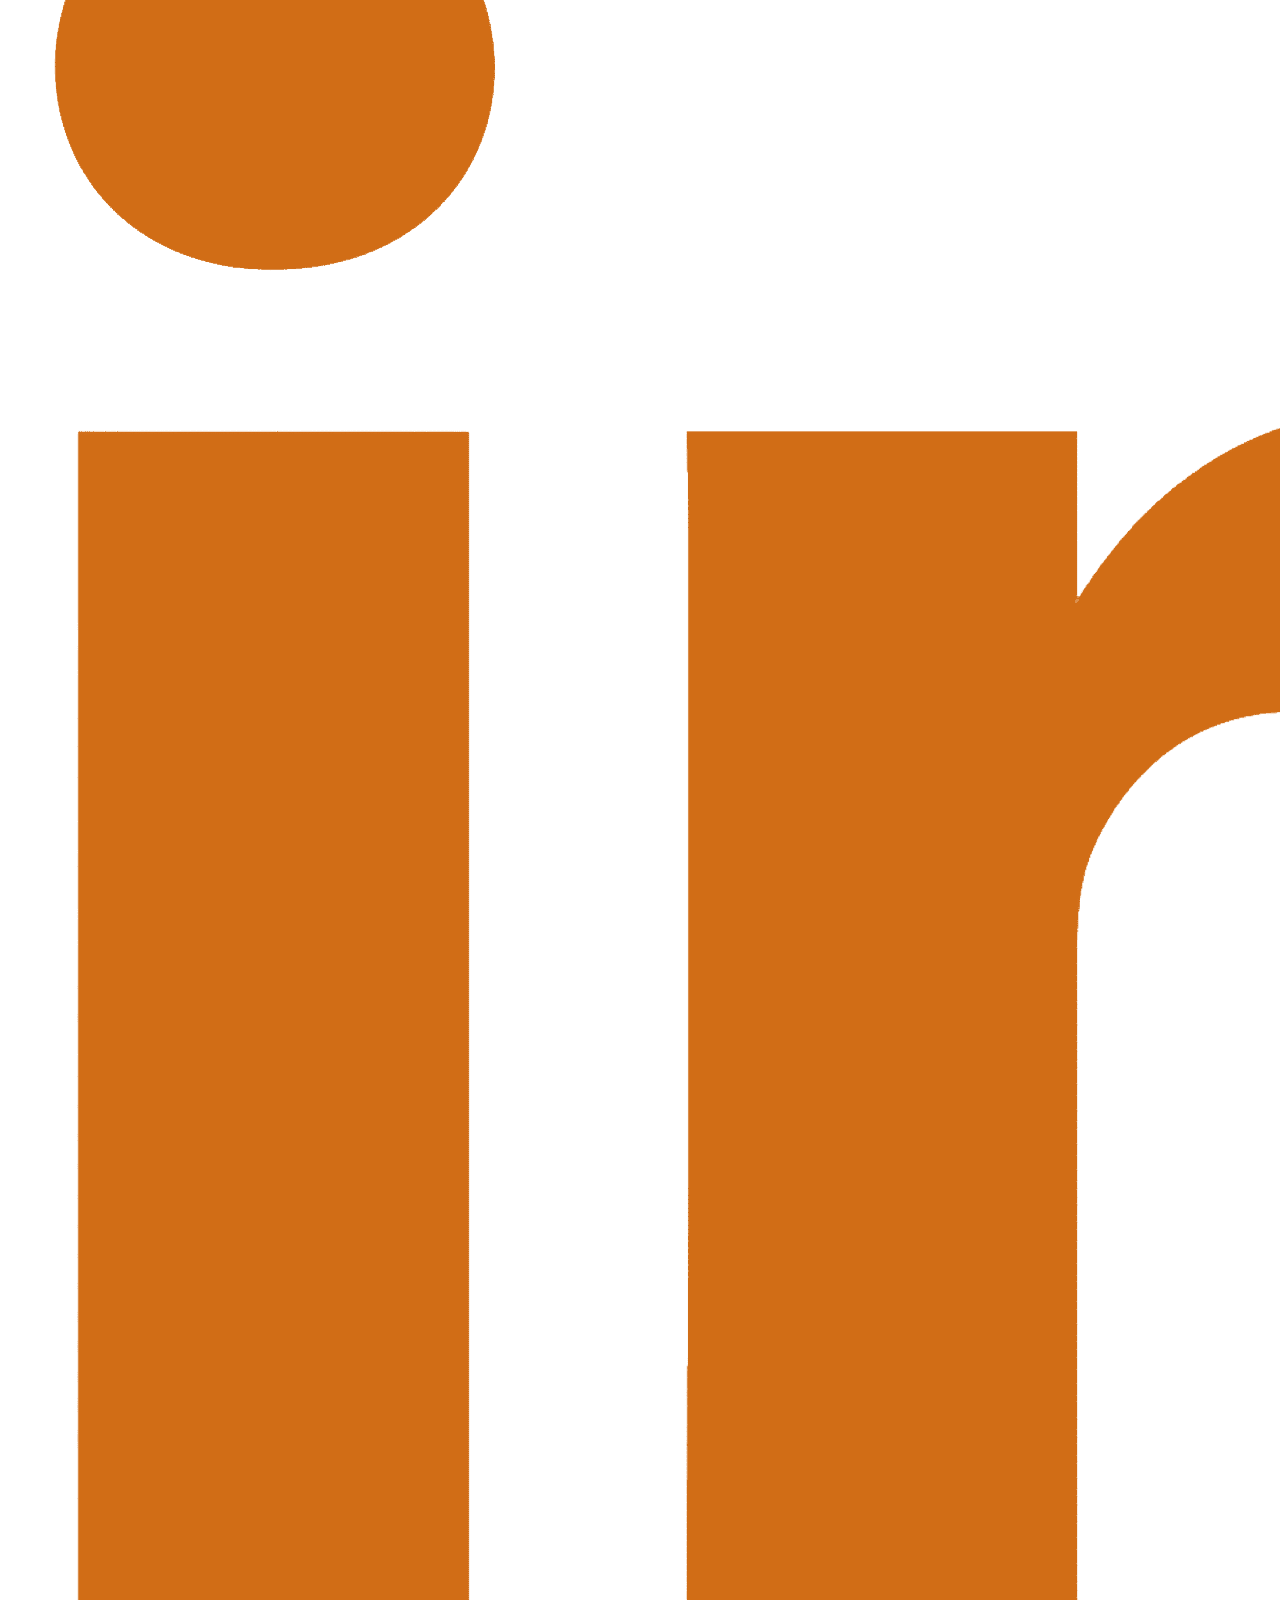
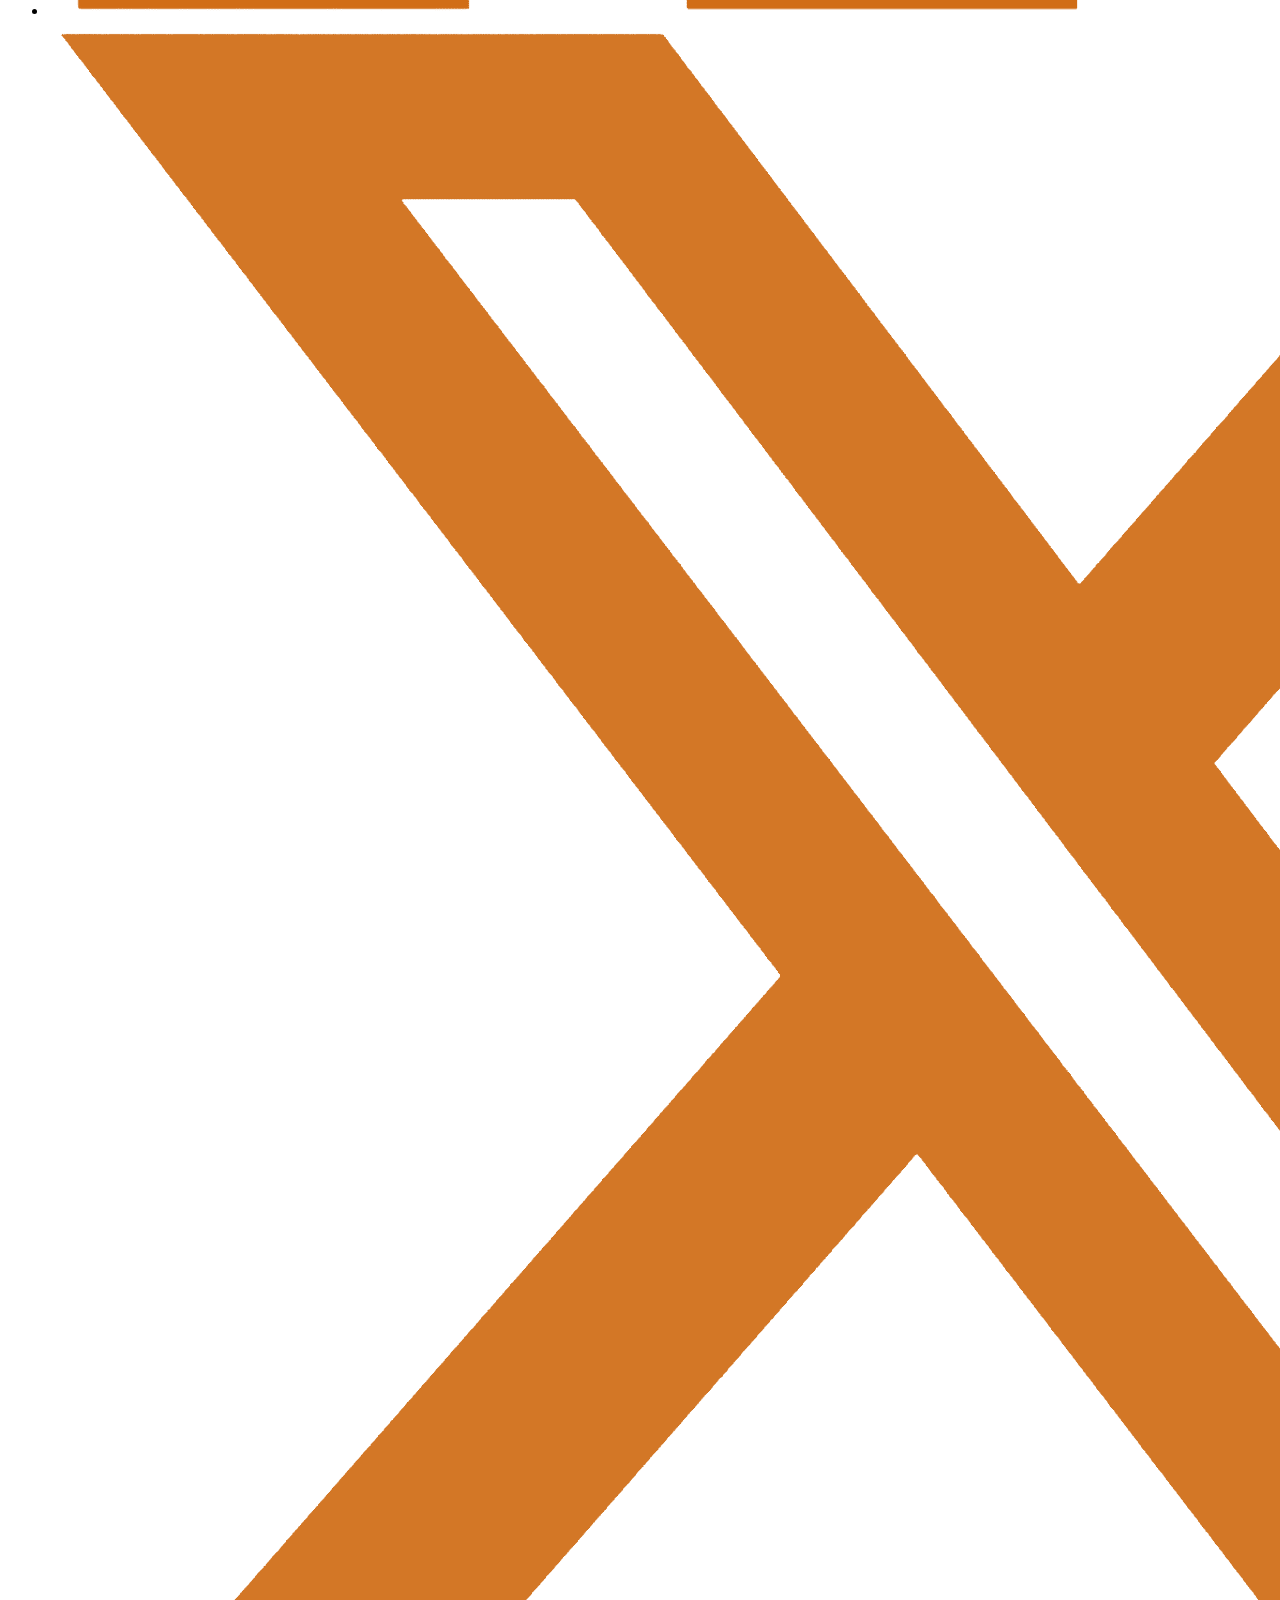
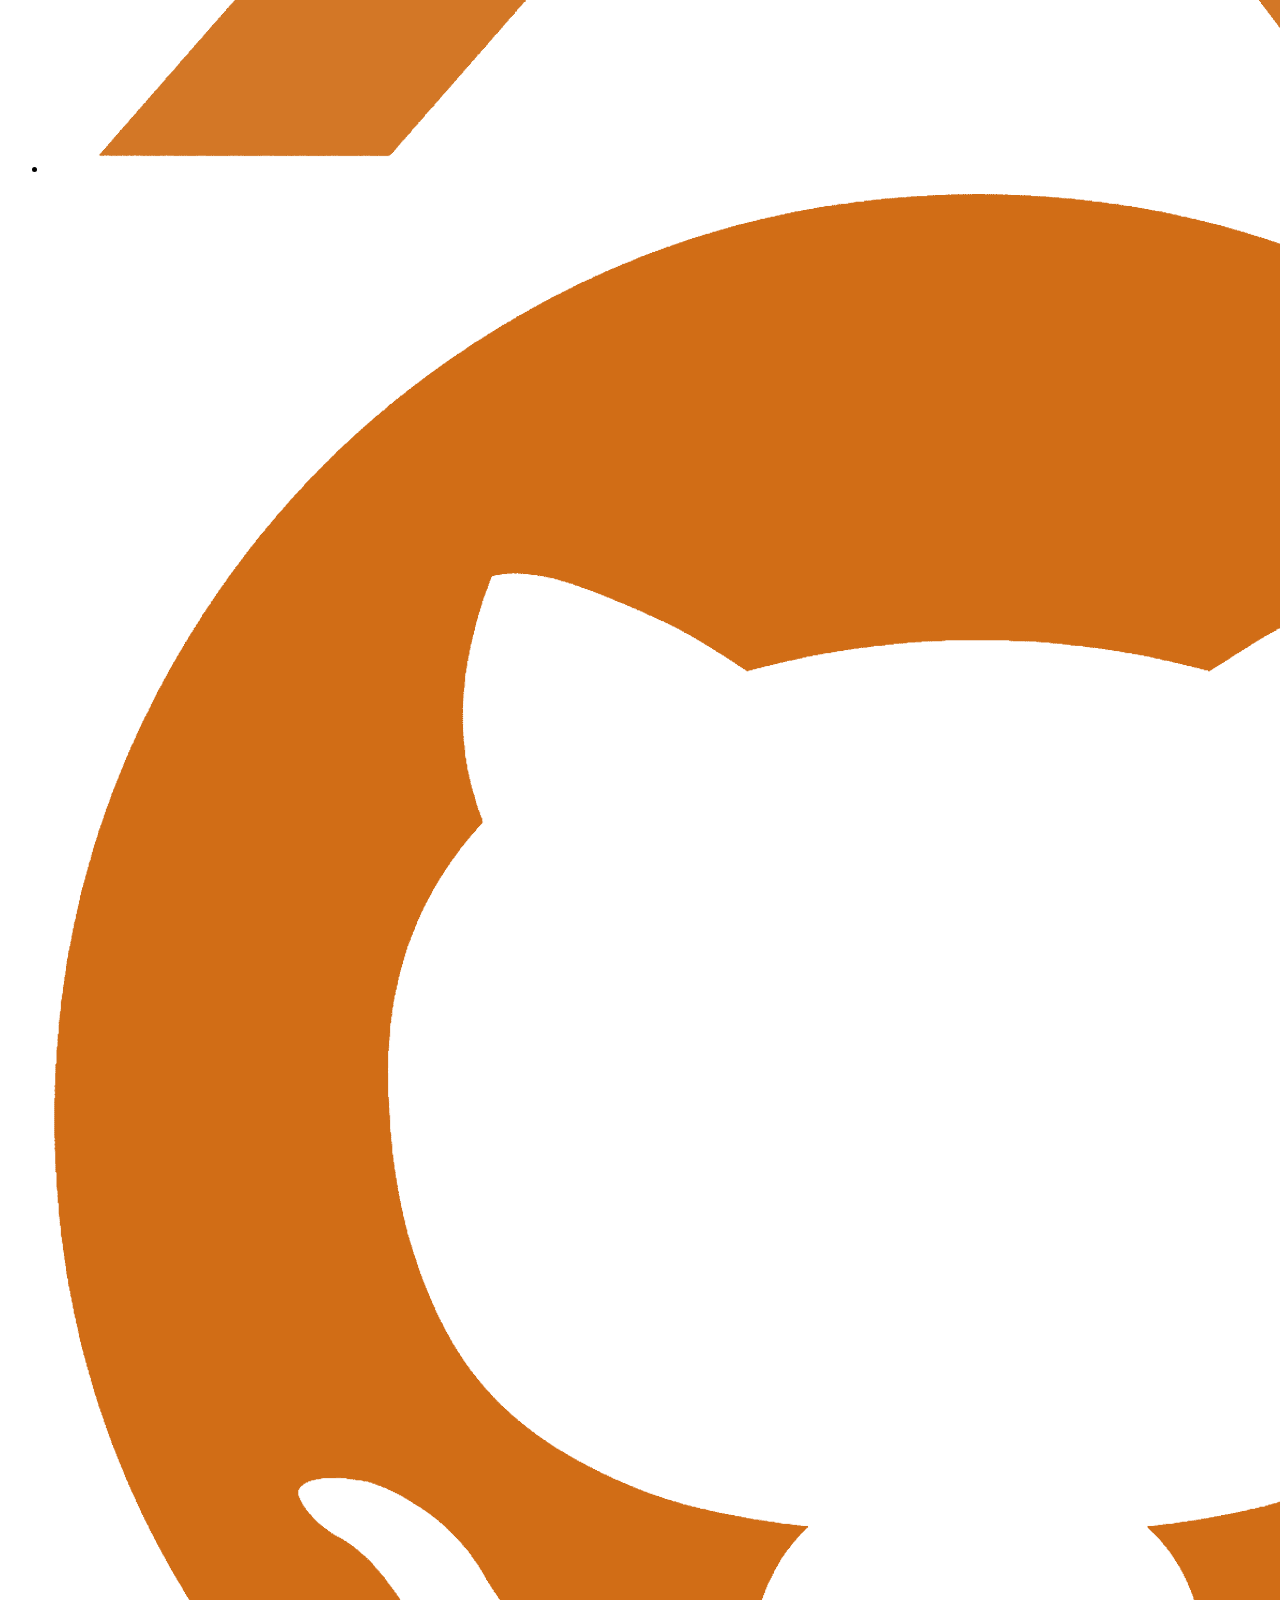
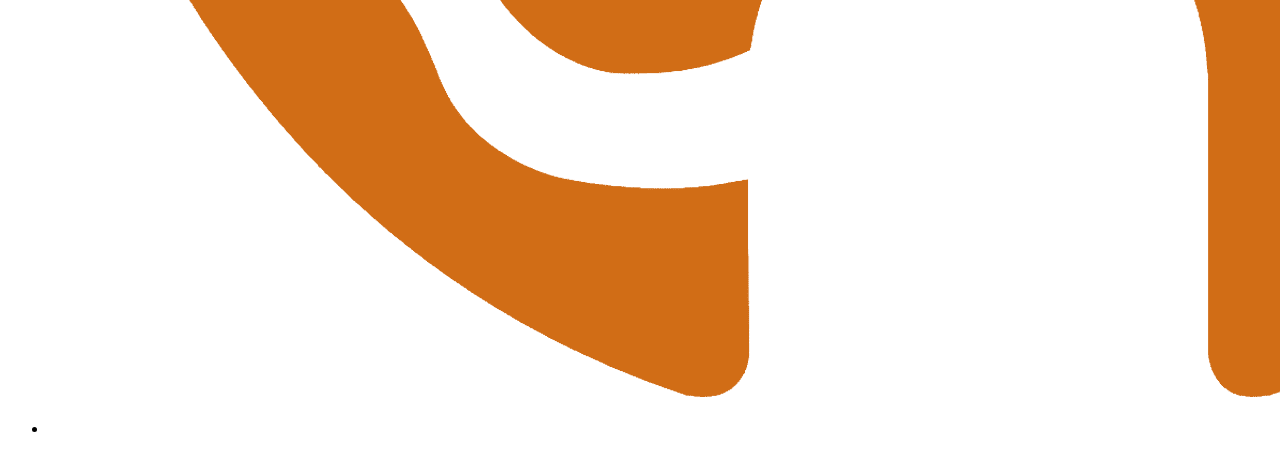
==== commit 133a911a: "entire refactor, updated html files, splitted even more the css files for maintainability purposes" ====
--- a/docs/index.html
+++ b/docs/index.html
@@ -22,7 +22,7 @@
             <img src="images/logo.png" alt="logo">
             <div class="header-title">
                 <h1>Francesco Volpe</h1>
-                <h3>Back-end Student | Python, Flutter</h3>
+                <h3>Entry Back-end Developer | Python, Flutter</h3>
             </div>
         </div>
         <!-- Navbar with cross references -->
@@ -42,72 +42,72 @@
     </header>
 
     <main>
-        <div class="info" id="about-me">
-            <img src="images/profile_picture.png" alt="profile picture">
+        <div class="info section-grid" id="about-me">
+            <img class="hover-lift" src="images/profile_picture.png" alt="profile picture">
             <div class="info-text">
                 <h2>About me</h2>
-                <p>Hi! I'm a young Italian guy, class '98. I love whatever has some complexity in itself, like coding, Math, Physics, Videomaking and so on. How did I get into them? Well, I studied at an "Applied Science" High School in Ferrara, Italy. Then I started attending Physics at the University of Ferrara back in 2017, it's been a while. Meanwhile, I made some videos here and there on Youtube and Instagram. Now I'm back on track! Curious as usual but focused on learning to become a Back-End Developer. I hope you like my Portfolio, feel free to contact me if you want to know more about me or just want to say hi!</p>
+                <p>Hi! I'm a young Italian guy, class '98. I love whatever has some complexity in itself, like coding, Math, Physics, Videomaking and so on. How did I get into them? Well, I studied at an "Applied Science" High School in Ferrara, Italy. Then I started attending Physics at the University of Ferrara back in 2017, it's been a while. Meanwhile, I made some videos here and there on Youtube and Instagram. Now I'm back on track! Curious as usual but focused on learning to become a better Back-End Developer. I hope you like my Portfolio, feel free to contact me if you want to know more about me or just want to say hi!</p>
             </div>
         </div>
 
-        <div class="skills">
+        <div class="skills section-grid">
             <div class="skills-intro">
                 <h2>Skills</h2>
                 <p>These are the skills I developed coding. Within the High School program, I learned about the C language as well as the Office package, especially Excel and Powerpoint. Throughout my University years I got to experiment with the R Statistic software. In the first laboratories I also cemented my skills in C. Later on, I got introduced to Python and OOP concepts. Studying Physics, I ultimately needed to learn the LaTeX markup language to write documents. Obiously I'm still learning, but I'm always passionate about it!</p>
             </div>
-            <div class="skill-cards">
-                <div class="card">
-                    <div class="card-inner">
-                        <div class="card-front">
+            <div class="skill-cards flip-card-list">
+                <div class="flip-card">
+                    <div class="flip-card__inner">
+                        <div class="flip-card__front">
                             <img src="images/languages_icons/c_icon.png">
                             <p>C Language</p>
                         </div>
-                        <div class="card-back">
+                        <div class="flip-card__back">
                             <p>Intermediate</p>
-                            <div class="bar">
-                                <div class="fill" style="width: 50%;"></div>
+                            <div class="progress-bar">
+                                <div class="progress-bar__fill" style="width: 50%;"></div>
                             </div>
                         </div>
                     </div>
                 </div>
-                <div class="card">
-                    <div class="card-inner">
-                        <div class="card-front">
+                <div class="flip-card">
+                    <div class="flip-card__inner">
+                        <div class="flip-card__front">
                             <img src="images/languages_icons/python_icon.png">
                             <p>Python Language</p>
                         </div>
-                        <div class="card-back">
+                        <div class="flip-card__back">
                             <p>Beginner</p>
-                            <div class="bar">
-                                <div class="fill" style="width: 30%;"></div>
+                            <div class="progress-bar">
+                                <div class="progress-bar__fill" style="width: 30%;"></div>
                             </div>
                         </div>
                     </div>
                 </div>
-                <div class="card">
-                    <div class="card-inner">
-                        <div class="card-front">
+                <div class="flip-card">
+                    <div class="flip-card__inner">
+                        <div class="flip-card__front">
                             <img src="images/languages_icons/latex_icon.png">
                             <p>LaTeX Markup Language</p>
                         </div>
-                        <div class="card-back">
+                        <div class="flip-card__back">
                             <p>Advanced</p>
-                            <div class="bar">
-                                <div class="fill" style="width: 70%;"></div>
+                            <div class="progress-bar">
+                                <div class="progress-bar__fill" style="width: 70%;"></div>
                             </div>
                         </div>
                     </div>
                 </div>
-                <div class="card">
-                    <div class="card-inner">
-                        <div class="card-front">
+                <div class="flip-card">
+                    <div class="flip-card__inner">
+                        <div class="flip-card__front">
                             <img src="images/languages_icons/r_icon.png">
                             <p>R Software</p>
                         </div>
-                        <div class="card-back">
+                        <div class="flip-card__back">
                             <p>Advanced</p>
-                            <div class="bar">
-                                <div class="fill" style="width: 70%;"></div>
+                            <div class="progress-bar">
+                                <div class="progress-bar__fill" style="width: 70%;"></div>
                             </div>
                         </div>
                     </div>
--- a/docs/css/style.css
+++ b/docs/css/style.css
@@ -10,1286 +10,30 @@
 ** Orange #d16d16
 */
 
-html, body{
-    height: 100%;
-    margin: 0;
-}
-
-body{
-    background-color: #090a1f;
-
-    /* Put the footer down and use full page space */
-    display: grid;
-    grid-template-rows: auto 1fr auto;
-    min-height: 100vh;
-}
-
-main{
-    display: grid;
-    width: 100%;
-}
-
 /*
-** Style for the header image and nav bar
+** Main stylesheet index.
 */
 
-header{
-    /* Position of the header box in the page */
-    width: 100%;
-    height: 380px;
-    margin-bottom: 50px;
+/* Import of the global styles for the whole Portfolio */
+@import url("base/variables.css");
+@import url("base/global.css");
+@import url("base/typography.css");
 
-    display: grid;
-    position: relative;
-    font-family: 'Montserrat', sans-serif;
-}
+/* Import of the styles for the header and footer */
+@import url("layout/header.css");
+@import url("layout/footer.css");
 
-#secondary-header{
-    /* Position of the header box in the page */
-    width: 100%;
-    height: 60px;
-    margin-bottom: 30px;
+/* Import of the styles for the small components */
+@import url("components/sections.css");
+@import url("components/cards.css");
+@import url("components/flip-cards.css");
+@import url("components/progress-bars.css");
+@import url("components/terminal.css");
+@import url("components/forms.css");
+@import url("components/animations.css");
 
-    display: grid;
-    position: relative;
-    font-family: 'Montserrat', sans-serif;
-}
-
-.header-main{
-    /* Dimensions */
-    width: 720px;
-    height: 280px;
-
-    /* Position */
-    align-self: flex-end;
-    justify-self: center;
-
-    /* Position objects inside the header-main box */
-    display: grid;
-    grid-template-columns: 2fr 3fr;
-    gap: 20px;
-}
-
-.header-main img{
-    grid-column: 1;
-    width: 220px;
-    justify-self: right;
-    align-self: center;
-}
-
-.header-title{
-    grid-column: 2;
-    align-self: center;
-    margin: 10px 20px;
-    padding: 10px 20px;
-
-    display: flex;
-    flex-direction: column;
-    
-    color: #f0f2f4;
-}
-
-header nav{
-    position: absolute;
-    top: 20px;
-    display: flex;
-    gap: 30px;
-    z-index: 1000;
-    align-items: center;
-    color: #f0f2f4;
-    font-family: 'Montserrat', sans-serif;
-}
-
-.menu{
-    list-style: none;
-    display: flex;
-    gap: 30px;
-}
-
-.menu a{
-    color: #f0f2f4;
-    font-weight: bold;
-    text-decoration: none;
-}
-
-.menu-toggle{
-    position: sticky;
-    justify-self: center;
-
-    width: 60px;
-    padding: 7px 0;
-    display: none;
-    font-size: 2em;
-    background: #d16d16;
-    border: none;
-    border-radius: 8px;
-    color: #f0f2f4;
-    cursor: pointer;
-}
-
-/*
-** Responsive design for the personal info section: smartphones
-*/
-
-@media (max-width: 768px){
-    header{
-        height: 590px;
-    }
-
-    .header-main{
-        width: 90%;
-        height: 440px;
-        
-        margin: 20px 0;
-        padding: 20px 0;
-
-        gap: 0;
-        grid-template-columns: 1fr;
-    }
-
-    .header-main img{
-        height: 180px;
-        width: 180px;
-        justify-self: center;
-    }
-
-    .header-title{
-        grid-column: 1;
-        margin: 0 0;
-        padding: 0 0;
-        text-align: center;
-    }
-
-    header nav{
-        position: fixed;
-        top: 0;
-    }
-
-    .menu{
-        position: absolute;
-        top: 40px;
-        
-        width: 100px;
-        border-radius: 8px;
-        background: #021f45;
-        
-        flex-direction: column;
-        align-items: flex-start;
-        padding: 20px;
-        
-        display: none;
-    }
-
-    .menu.active{
-        display: flex;
-    }
-
-    .menu-toggle{
-        display: block;
-    }
-}
-
-/*
-** Style for the main
-*/
-
-main{
-    background: linear-gradient(to bottom, #021f45, #050514);
-}
-
-
-/*
-** Style for the footer
-*/
-
-footer{
-    /* Dimensions of the footer */
-    width: 100%;
-    padding: 20px 0;
-    display: flex;
-    align-items: center;
-    justify-content: center;
-
-    /* Style of the footer box */
-    background-color: #050514;
-    font-family: 'Montserrat', sans-serif;
-}
-
-footer nav ul{
-    display: flex;
-    gap: 40px;
-    list-style: none;
-    margin: 0 0;
-    padding: 0 0;
-}
-
-footer img{
-    height: 30px;
-}
-
-/*
-**
-** Style for the index.html page
-**
-*/
-
-/*
-** Style for the personal info section
-*/
-
-.info{
-    /* Position and structure of the info box in the page */
-    display: grid;
-    grid-template-columns: 2fr 3fr;
-    width: 90%;
-    justify-self: center;
-
-    /* Structure of the elements inside the info box */
-    gap: 30px;
-    align-items: center;
-    justify-items: center;
-
-    /* Style of the info box in the page */
-    margin: 20px 0;
-    padding: 10px 0;
-}
-
-.info img{
-    width: 90%;
-    max-width: 320px;
-    height: auto;
-    border-radius: 8px;
-    align-self: center;
-    justify-self: center;
-}
-
-.info-text{
-    /* Position of the header text inside the header box */
-    display: flex;
-    width: 90%;
-    flex-direction: column;
-    align-self: center;
-    justify-self: start;
-
-    /* Style of the header text */
-    font-family: 'Montserrat', sans-serif;
-}
-
-.info-text h2{
-    font-size: 1.8em;
-    color: #d16d16;
-}
-
-.info-text p{
-    text-align: justify;
-    font-size: 1em;
-    line-height: 1.6;
-    color: #f0f2f4;
-}
-
-.info-text p a{
-    color: #d16d16;
-    text-decoration: none;
-    font-weight: bold;
-}
-
-/*
-** Minimal animations
-*/
-
-.info img{
-    transition: transform 0.3s ease, box-shadow 0.3s ease;
-}
-
-.info img:hover{
-    transform: translateY(-5px);
-    box-shadow: 5px 20px 10px rgba(156, 156, 156, 0.15);
-}
-
-/*
-** Responsive design for the personal info section: smartphones
-*/
-
-@media (max-width: 768px) {
-    .info{
-        grid-template-columns: 1fr;
-        gap: 20px;
-    }
-
-    .info img{
-        height: auto;
-        max-width: 250px;
-        grid-row: auto;
-    }
-
-    .info-text{
-        align-items: center;
-        justify-self: center;
-    }
-
-    .info-text h2{
-        font-size: 1.5em;
-        text-align: center;
-    }
-
-    .info-text p{
-        padding-inline: 5%;
-    }
-}
-
-/*
-** Style structured in cards for the skills section
-*/
-
-.skills{
-    /* Style inside of the skills box */
-    display: grid;
-    grid-template-columns: 2fr 3fr;
-    width: 90%;
-    justify-self: center;
-    gap: 30px;
-    align-items: center;
-    justify-items: center;
-
-    /* Style of the skills box in the page */
-    margin: 20px 0;
-    padding: 10px 0;
-
-    /* Style of the header text */
-    font-family: 'Montserrat', sans-serif;
-}
-
-.skills-intro{
-    width: 90%;
-    display: flex;
-    flex-direction: column;
-    align-items: end;
-}
-
-.skills-intro h2{
-    font-size: 1.8em;
-    color: #d16d16;
-}
-
-.skills-intro p{
-    text-align: justify;
-    padding-left: 5%;
-    line-height: 1.6;
-    color: #f0f2f4;
-}
-
-.skill-cards{
-    width: 90%;
-    margin: 20px 0;
-    padding: 10px 0;
-
-    /* Style of the cards inside the box */
-    display: flex;
-    flex-wrap: wrap;
-    gap: 20px;
-    justify-content: center;
-}
-
-.card{
-    width: 200px;
-    height: 200px;
-    padding: 0 0px;
-    perspective: 1000px;
-}
-
-.card-inner{
-    width: 100%;
-    height: 100%;
-    position: relative;
-    transition: transform 0.5s;
-    transform-style: preserve-3d;
-}
-
-/*
-** Minimal animations
-*/
-
-.card:hover .card-inner{
-    transform: rotateY(180deg);
-    box-shadow: -5px 10px 10px rgba(156, 156, 156, 0.15);
-}
-
-.card-front, .card-back{
-    position: absolute;
-    width: 100%;
-    height: 100%;
-    backface-visibility: hidden;
-    display: flex;
-    justify-content: center;
-    align-items: center;
-    font-size: 1.2em;
-}
-
-.card-front img{
-    height: 50px;
-}
-
-.card-front p, .card-back p{
-    padding-inline: 5%;
-}
-
-.card-front{
-    border-radius: 8px;
-    display: flex;
-    flex-direction: column;
-    text-align: center;
-    background: #d16d16;
-    color: #021f45;
-}
-
-.card-back{
-    border-radius: 8px;
-    display: flex;
-    flex-direction: column;
-    text-align: center;
-    background: #021f45;
-    color: #f0f2f4;
-    transform: rotateY(180deg);
-}
-
-.bar{
-    width: 80%;
-    height: 12px;
-    background: #f0f2f4;
-    border-radius: 8px;
-    overflow: hidden;
-}
-
-.fill{
-    height: 100%;
-    background: #d16d16;
-    border-radius: 8px;
-}
-
-/*
-** Responsive design for the section: smartphones
-*/
-
-@media (max-width: 768px) {
-    .skills{
-        grid-template-columns: 1fr;
-        gap: 20px;
-    }
-
-    .skills-intro{
-        align-items: center;
-    }
-
-    .skills-intro h2{
-        font-size: 1.5em;
-    }
-
-    .skills-intro p{
-        padding-left: 0;
-        padding-inline: 5%;
-        font-size: 1em;
-    }
-
-    .card{
-        width: 150px;
-        height: 150px;
-        padding: 0 0px;
-        perspective: 1000px;
-    }
-}
-
-/*
-**
-** Style for the about.html page
-**
-*/
-
-.info-welcome{
-    /* Position and structure of the info box in the page */
-    width: 90%;
-    justify-self: center;
-    align-items: center;
-
-    /* Style of the info box in the page */
-    padding: 10px 0;
-
-    /* Style of the header text */
-    font-family: 'Montserrat', sans-serif;
-}
-
-.info-welcome h2,
-.info-welcome p{
-    padding-inline: 5%;
-}
-
-.info-welcome h2{
-    font-size: 1.8em;
-    color: #d16d16;
-}
-
-.info-welcome p{
-    text-align: justify;
-    font-size: 1em;
-    line-height: 1.6;
-    color: #c5c5c5;
-}
-
-/*
-** Responsive design for the personal info welcome section: smartphones
-*/
-
-@media (max-width: 768px) {
-    .info-welcome h2{
-        justify-self: center;
-        text-align: center;
-        font-size: 1.5em;
-    }
-}
-
-/*
-** Style for the education section
-*/
-
-.edu{
-    /* Position and structure of the info box in the page */
-    width: 90%;
-    justify-self: center;
-
-    /* Style of the info box in the page */
-    padding: 10px 0;
-
-    /* Style of the header text */
-    font-family: 'Montserrat', sans-serif;
-}
-
-.edu h2{
-    padding-inline: 5%;
-    font-size: 1.8em;
-    color: #d16d16;
-}
-
-.title{
-    /* Style of the box */
-    width: 90%;
-    border-radius: 8px;
-    justify-self: center;
-    align-self: center;
-
-    /* Position of the items inside this box */
-    display: grid;
-    grid-template-columns: 2fr 3fr;
-
-    /* Style of the info box in the page */
-    margin: 20px auto;
-    padding: 10px 0;
-    background-color: #a3b3ca;
-
-    /* Style of the header text */
-    font-family: 'Montserrat', sans-serif;
-}
-
-.title p{
-    text-align: justify;
-    align-self: center;
-    padding-inline: 5%;
-    font-size: 1em;
-    line-height: 1.6;
-    color: #333;
-}
-
-.school{
-    display: flex;
-    flex-direction: column;
-    align-self: center;
-}
-
-.school h3,
-.school h4{
-    margin: 0 0;
-    padding: 10px 7%;
-    color: #021f45;
-}
-
-.school h3{
-    font-size: 1.2em;
-}
-
-.school h4{
-    font-size: 1em;
-}
-
-/*
-** Minimal animations
-*/
-
-.title{
-    transition: transform 0.3s ease, box-shadow 0.3s ease;
-}
-
-.title:hover{
-    transform: translateY(-5px);
-    box-shadow: 5px 20px 10px rgba(156, 156, 156, 0.15);
-}
-
-/*
-** Responsive design for the personal info education section: smartphones
-*/
-
-@media (max-width: 768px) {
-    .edu h2{
-        text-align: center;
-        font-size: 1.5em;
-    }
-
-    .title{
-        grid-template-columns: 1fr;
-        padding: 15px 0;
-    }
-
-    .title p{
-        grid-column: 1;
-        text-align: justify;
-        align-self: center;
-    }
-
-    .school h3,
-    .school h4{
-        grid-column: 1;
-        align-self: center;
-        text-align: center;
-        margin: 0 0;
-        padding: 10px 5%;
-    }
-}
-
-/*
-** Style for the work section
-*/
-
-.work{
-    /* Position and structure of the info box in the page */
-    width: 90%;
-    justify-self: center;
-
-    /* Style of the info box in the page */
-    padding: 10px 0;
-
-    /* Style of the header text */
-    font-family: 'Montserrat', sans-serif;
-}
-
-.work h2{
-    font-size: 1.8em;
-    padding-inline: 5%;
-    color: #d16d16;
-}
-
-.job{
-    /* Style of the box */
-    width: 90%;
-    border-radius: 8px;
-    justify-self: center;
-    align-self: center;
-
-    /* Position and structure of the info box in the page */
-    display: grid;
-    grid-template-columns: 2fr 3fr;
-
-    /* Style of the info box in the page */
-    margin: 20px auto;
-    padding: 10px 0;
-    background-color: #a3b3ca;
-
-    /* Style of the header text */
-    font-family: 'Montserrat', sans-serif;
-}
-
-.job p{
-    align-self: center;
-    text-align: justify;
-    padding-inline: 5%;
-    font-size: 1em;
-    line-height: 1.6;
-    color: #333;
-}
-
-.company{
-    display: flex;
-    flex-direction: column;
-    align-self: center;
-}
-
-.company h3,
-.company h4{
-    margin: 0 0;
-    padding: 10px 7%;
-    color: #021f45;
-}
-
-.company h3{
-    font-size: 1.2em;
-}
-
-.company h4{
-    font-size: 1em;
-}
-
-/*
-** Minimal animations
-*/
-
-.job{
-    transition: transform 0.3s ease, box-shadow 0.3s ease;
-}
-
-.job:hover{
-    transform: translateY(-5px);
-    box-shadow: 5px 20px 10px rgba(156, 156, 156, 0.15);
-}
-
-/*
-** Responsive design for the personal info work section: smartphones
-*/
-
-@media (max-width: 768px) {
-    .work h2{
-        justify-self: center;
-        text-align: center;
-        font-size: 1.5em;
-    }
-
-    .job{
-        grid-template-columns: 1fr;
-        padding: 15px 0;
-    }
-
-    .job p{
-        grid-column: 1;
-        text-align: justify;
-        align-self: center;
-    }
-
-    .company h3,
-    .company h4{
-        align-self: center;
-        grid-column: 1;
-        text-align: center;
-        margin: 0 0;
-        padding: 10px 5%;
-    }
-}
-
-/*
-** Style for the tongues section
-*/
-
-.languages{
-    /* Position and structure of the info box in the page */
-    width: 90%;
-    justify-self: center;
-    align-items: center;
-
-    /* Style of the info box in the page */
-    padding: 10px 0;
-
-    /* Style of the header text */
-    font-family: 'Montserrat', sans-serif;
-}
-
-.languages h2,
-.languages p{
-    padding-inline: 5%;
-}
-
-.languages h2{
-    font-size: 1.8em;
-    color: #d16d16;
-}
-
-.languages p{
-    text-align: justify;
-    font-size: 1em;
-    line-height: 1.6;
-    color: #333;
-}
-
-.tongue{
-    /* Style of the box */
-    width: 90%;
-    border-radius: 8px;
-    justify-self: center;
-    align-self: center;
-
-    /* Position and structure of the info box in the page */
-    display: grid;
-    grid-template-columns: 2fr 3fr;
-
-    /* Style of the info box in the page */
-    margin: 20px auto;
-    padding: 10px 0;
-    background-color: #a3b3ca;
-
-    /* Style of the header text */
-    font-family: 'Montserrat', sans-serif;
-}
-
-.tongue h3,
-.tongue h4{
-    grid-column: 1;
-    margin: 0 0;
-    padding: 10px 7%;
-    color: #021f45;
-}
-
-.tongue h3{
-    font-size: 1.2em;
-}
-
-.tongue h4{
-    font-size: 1em;
-}
-
-.level-bars{
-    grid-column: 2;
-    width: 95%;
-    display: flex;
-    gap: 4px; /* Spazio tra le tacche */
-    align-items: flex-end; /* Tacche allineate alla base */
-    height: 20px;
-    padding-inline: 5%;
-}
-
-.small-bar{
-    width: 6.5%;
-    height: 100%;
-    background-color: white;
-    border-radius: 8px;
-}
-
-.small-bar-filled{
-    width: 6.5%;
-    height: 100%;
-    background-color: #021f45;
-    border-radius: 8px;
-}
-
-/*
-** Minimal animations
-*/
-
-.tongue{
-    transition: transform 0.3s ease, box-shadow 0.3s ease;
-}
-
-.tongue:hover{
-    transform: translateY(-5px);
-    box-shadow: 5px 20px 10px rgba(156, 156, 156, 0.15);
-}
-
-/*
-** Responsive design for the languages section: smartphones
-*/
-
-@media (max-width: 768px) {
-    .languages h2{
-        justify-self: center;
-        text-align: center;
-        font-size: 1.5em;
-    }
-
-    .tongue{
-        grid-template-columns: 1fr;
-        padding: 15px 0;
-    }
-
-    .tongue h3,
-    .tongue h4{
-        align-self: center;
-        grid-column: 1;
-        text-align: center;
-        margin: 0 0;
-        padding: 10px 0;
-    }
-
-    .level-bars{
-        grid-column: 1;
-        padding: 10px 5%;
-        justify-self: center;
-    }
-}
-
-/*
-**
-** Style for the projects.html page
-**
-*/
-
-.projects-info{
-    /* Position and structure of the info box in the page */
-    width: 90%;
-    justify-self: center;
-
-    /* Style of the info box in the page */
-    padding: 10px 0;
-
-    /* Style of the header text */
-    font-family: 'Montserrat', sans-serif;
-}
-
-.projects-info h2{
-    padding-inline: 5%;
-    font-size: 1.8em;
-    color: #d16d16;
-}
-
-.projects-info p{
-    padding-inline: 5%;
-    text-align: justify;
-    font-size: 1em;
-    line-height: 1.6;
-    color: #c6c6c6;
-}
-
-.language{
-    width: 90%;
-    justify-self: center;
-
-    /* Style of the info box in the page */
-    padding: 10px 0;
-
-    /* Style of the header text */
-    font-family: 'Montserrat', sans-serif;
-}
-
-.language h2{
-    padding-inline: 5%;
-    color: #d16d16;
-    font-size: 1.8em;
-}
-
-.language p{
-    padding-inline: 5%;
-    font-size: 1em;
-    line-height: 1.6;
-    color: #c6c6c6;
-    text-align: justify;
-}
-
-.projects-list{
-    width: 90%;
-    justify-self: center;
-
-    /* Position of the projects inside the box */
-    display: flex;
-    flex-wrap: wrap;
-    gap: 20px;
-    justify-content: center;
-}
-
-.project{
-    width: 500px;
-    justify-self: center;
-
-    display: grid;
-    grid-template-columns: 2fr 3fr;
-    justify-items: center;
-    align-items: center;
-    
-    /* Style of the languages box in the page */
-    margin: 20px 0;
-    padding: 10px 0;
-    border-radius: 8px;
-    background-color: #a3b3ca;
-}
-
-.project h3{
-    grid-column: 1 / 5;
-    padding-inline: 5%;
-    font-size: 1.5em;
-    color: #021f45;
-}
-
-.project a,
-.project img{
-    grid-column: 1;
-    justify-self: center;
-    height: 220px;
-}
-
-.project p{
-    text-align: justify;
-    grid-column: 2;
-    padding-inline: 5%;
-    font-size: 1em;
-    line-height: 1.6;
-    color: #333;
-}
-
-/*
-** Minimal animations
-*/
-
-.project{
-    transition: transform 0.3s ease, box-shadow 0.3s ease;
-}
-
-.project:hover{
-    transform: translateY(-5px);
-    box-shadow: 5px 20px 10px rgba(156, 156, 156, 0.15);
-}
-
-/*
-** Responsive design for the contact form section: smartphones
-*/
-
-@media (max-width: 768px){
-    .language h2{
-        font-size: 1.5em;
-        text-align: center;
-    }
-
-    .projects-info h2{
-        text-align: center;
-        font-size: 1.5em;
-    }
-
-    .projects-info p{
-        justify-self: center;
-    }
-
-    .projects-list{
-        gap: 0;
-    }
-
-    .project{
-        width: 95%;
-        grid-template-columns: 1fr;
-        gap: 20px;
-    }
-
-    .project h3{
-        font-size: 1.2em;
-        text-align: center;
-    }
-
-    .project h3,
-    .project a,
-    .project img,
-    .project p{
-        grid-column: 1;
-    }
-}
-
-
-#stay-tuned{
-    font-size: 1.5em;
-    color: #d16d16;
-    justify-self: center;
-    background-color: #021f45;
-    font-family: 'Montserrat', sans-serif;
-
-    /* Style of the info box in the page */
-    margin: 20px 0;
-    padding: 10px 10px;
-
-    /* Border */
-    border-radius: 8px;
-}
-
-/*
-**
-** Style for the contact.html page
-**
-*/
-
-.contacts{
-    width: 90%;
-    justify-self: center;
-
-    /* Style of the info box in the page */
-    padding: 10px 0;
-
-    /* Style of the form text */
-    font-family: 'Montserrat', sans-serif;
-}
-
-.contacts h2{
-    padding-inline: 5%;
-    font-size: 1.8em;
-    color: #d16d16;
-}
-
-@media (max-width: 768px){
-    .contacts h2{
-        text-align: center;
-    }
-}
-
-/*
-** Terminal look: header
-*/
-
-.terminal{
-    width: 90%;
-    justify-self: center;
-}
-
-.header{
-    display: flex;
-    align-items: center;
-    padding: 10px 10px;
-    margin: 0;
-    background-color: #050514;
-    border-radius: 8px 8px 0 0;
-}
-
-.dot{
-    width: 12px;
-    height: 12px;
-    border-radius: 50%;
-    display: inline-block;
-    margin-right: 8px;
-}
-
-.red{
-    background-color: #ff5f56;
-}
-
-.yellow{
-    background-color: #ffbd2e;
-}
-
-.green{
-    background-color: #27c93f;
-}
-
-/*
-** Terminal look: body
-*/
-
-.body{
-    padding: 10px 10px;
-    background: linear-gradient(to right, #0d0f2c, #050514);
-    color: #d16d16;
-    border-radius: 0 0 8px 8px;
-    display: flex;
-    flex-direction: column;
-    gap: 10px;
-}
-
-.body a{
-    width: 220px; /* fix of the link being clickable all the line */
-    color: #f0f2f4;
-    text-decoration: none;
-}
-
-.prompt{
-    color: #f0f2f4;
-}
-
-.result{
-    color: #f0f2f4;
-    margin: 5px 0;
-}
-
-.result-link{
-    width: 266px;
-    padding: 10px 10px;
-    background-color: #021f45;
-    border-radius: 8px;
-}
-
-.social-links{
-    display: flex;
-    flex-wrap: wrap;
-    gap: 20px;
-}
-
-.social{
-    width: 220px;
-    padding: 5px 5px;
-
-    border-radius: 8px;
-    background-color: #021f45;
-}
-
-.social a{
-    display: flex;
-    flex-direction: row;
-    align-items: center;
-    gap: 20px;
-    color: #f0f2f4;
-    text-decoration: none;
-    font-weight: bold;
-}
-
-.social img{
-    padding: 0 10px;
-    height: 30px;
-}
-
-/*
-** Style for the contact form section
-*/
-
-.contact-form{
-    /* Position and structure of the form box in the page */
-    grid-column: 1;
-    justify-self: center;
-    justify-content: center;
-    display: flex;
-    flex-direction: column;
-
-    /* Style of the form text */
-    font-family: 'Montserrat', sans-serif;
-}
-
-.contact-form form{
-    display: flex;
-    flex-direction: column;
-    gap: 20px;
-}
-
-.contact-form form label{
-    display: flex;
-    flex-direction: column;
-    gap: 10px;
-    color: #f0f2f4;
-}
-
-.contact-form form label input,
-.contact-form form label textarea{
-    max-width: 280px;
-    padding: 10px 10px;
-    background-color: #021f45;
-    color: #f0f2f4;
-    font-family: 'Montserrat', sans-serif;
-    border-radius: 8px;
-    border: none;
-}
-
-.contact-form form label textarea{
-    min-height: 250px;
-}
-
-.contact-form form button{
-    max-width: 305px;
-    padding: 10px 20px;
-    background-color: #d16d16;
-    color: #f0f2f4;
-    border-radius: 8px;
-    border: none;
-    font-weight: bold;
-    cursor: pointer;
-    font-family: 'Montserrat', sans-serif;
-}
-
-/*
-** Responsive design for contact form: mobile
-*/
-
-@media (max-width: 768px){
-    .contact-form form button{
-        width: 100%; /* small fix */
-    }
-}+/* Import of the styles for the single pages */
+@import url("pages/home.css");
+@import url("pages/about.css");
+@import url("pages/projects.css");
+@import url("pages/contact.css");
